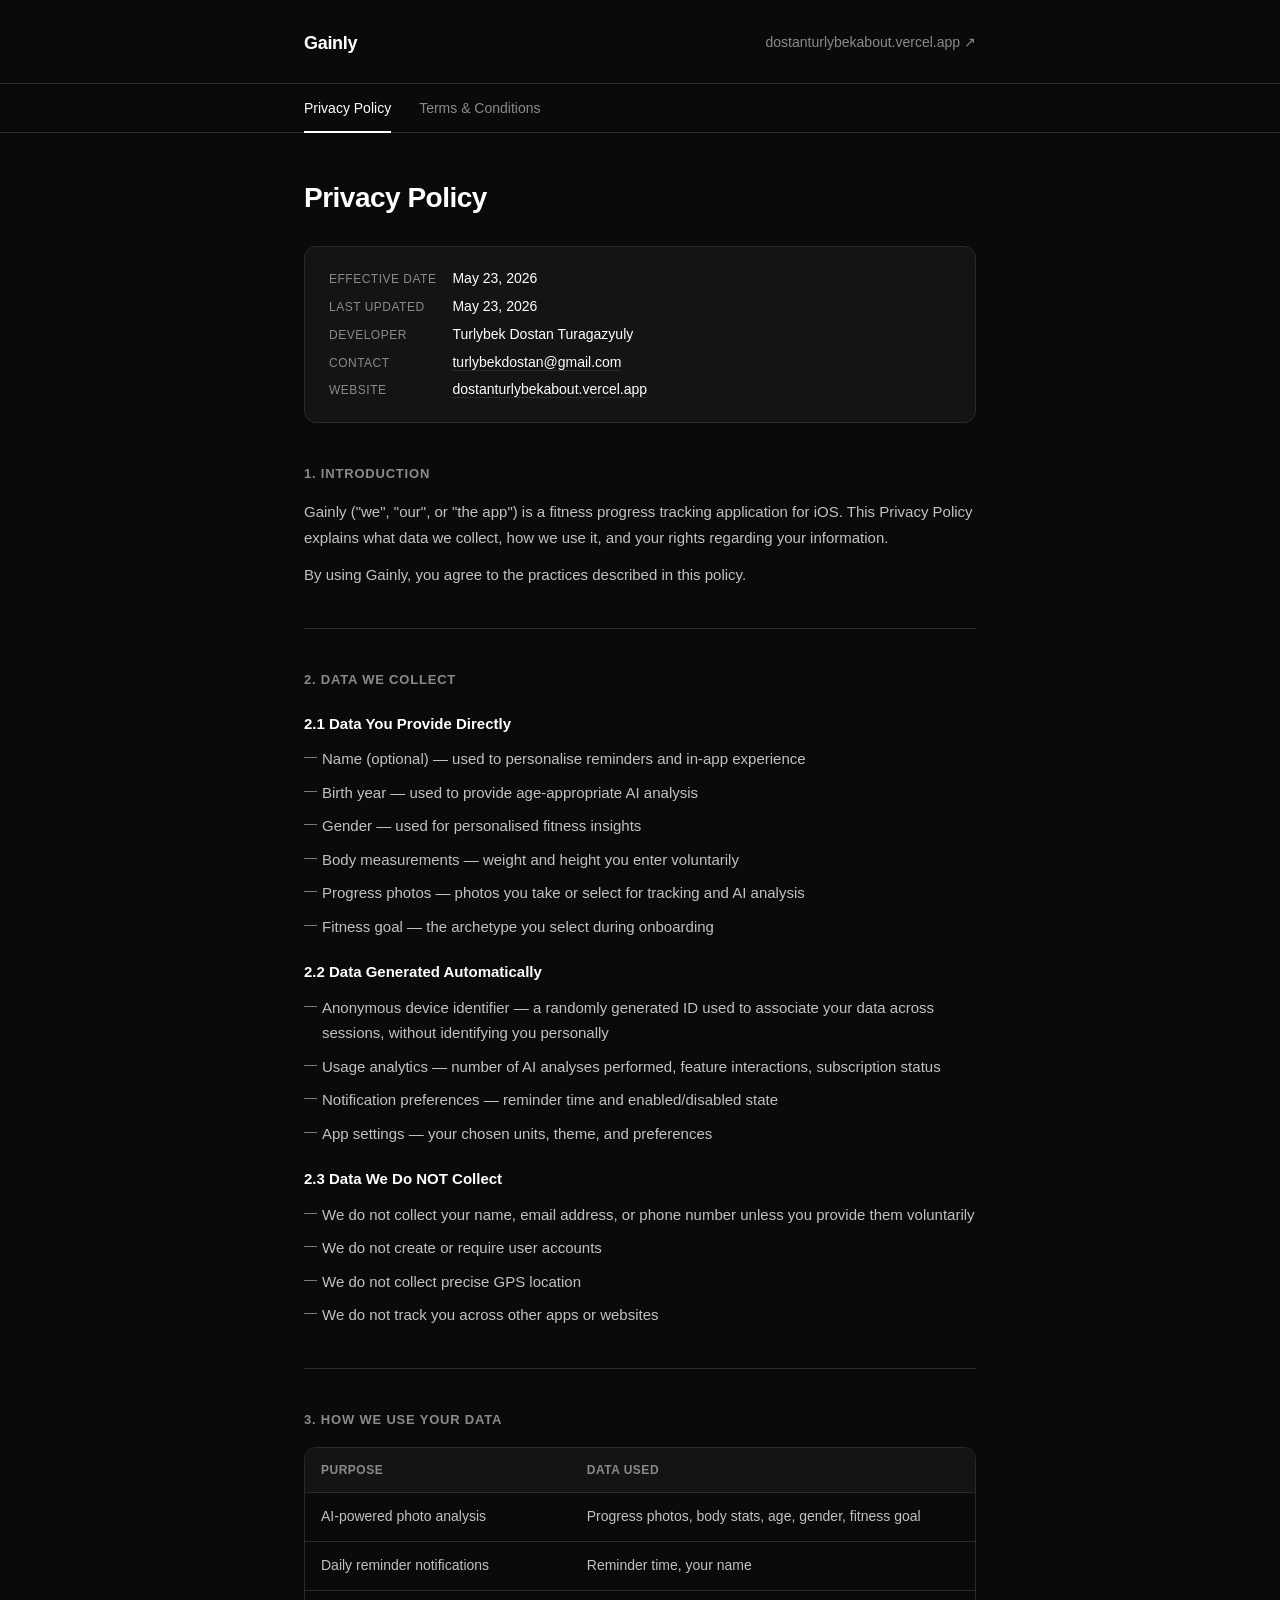
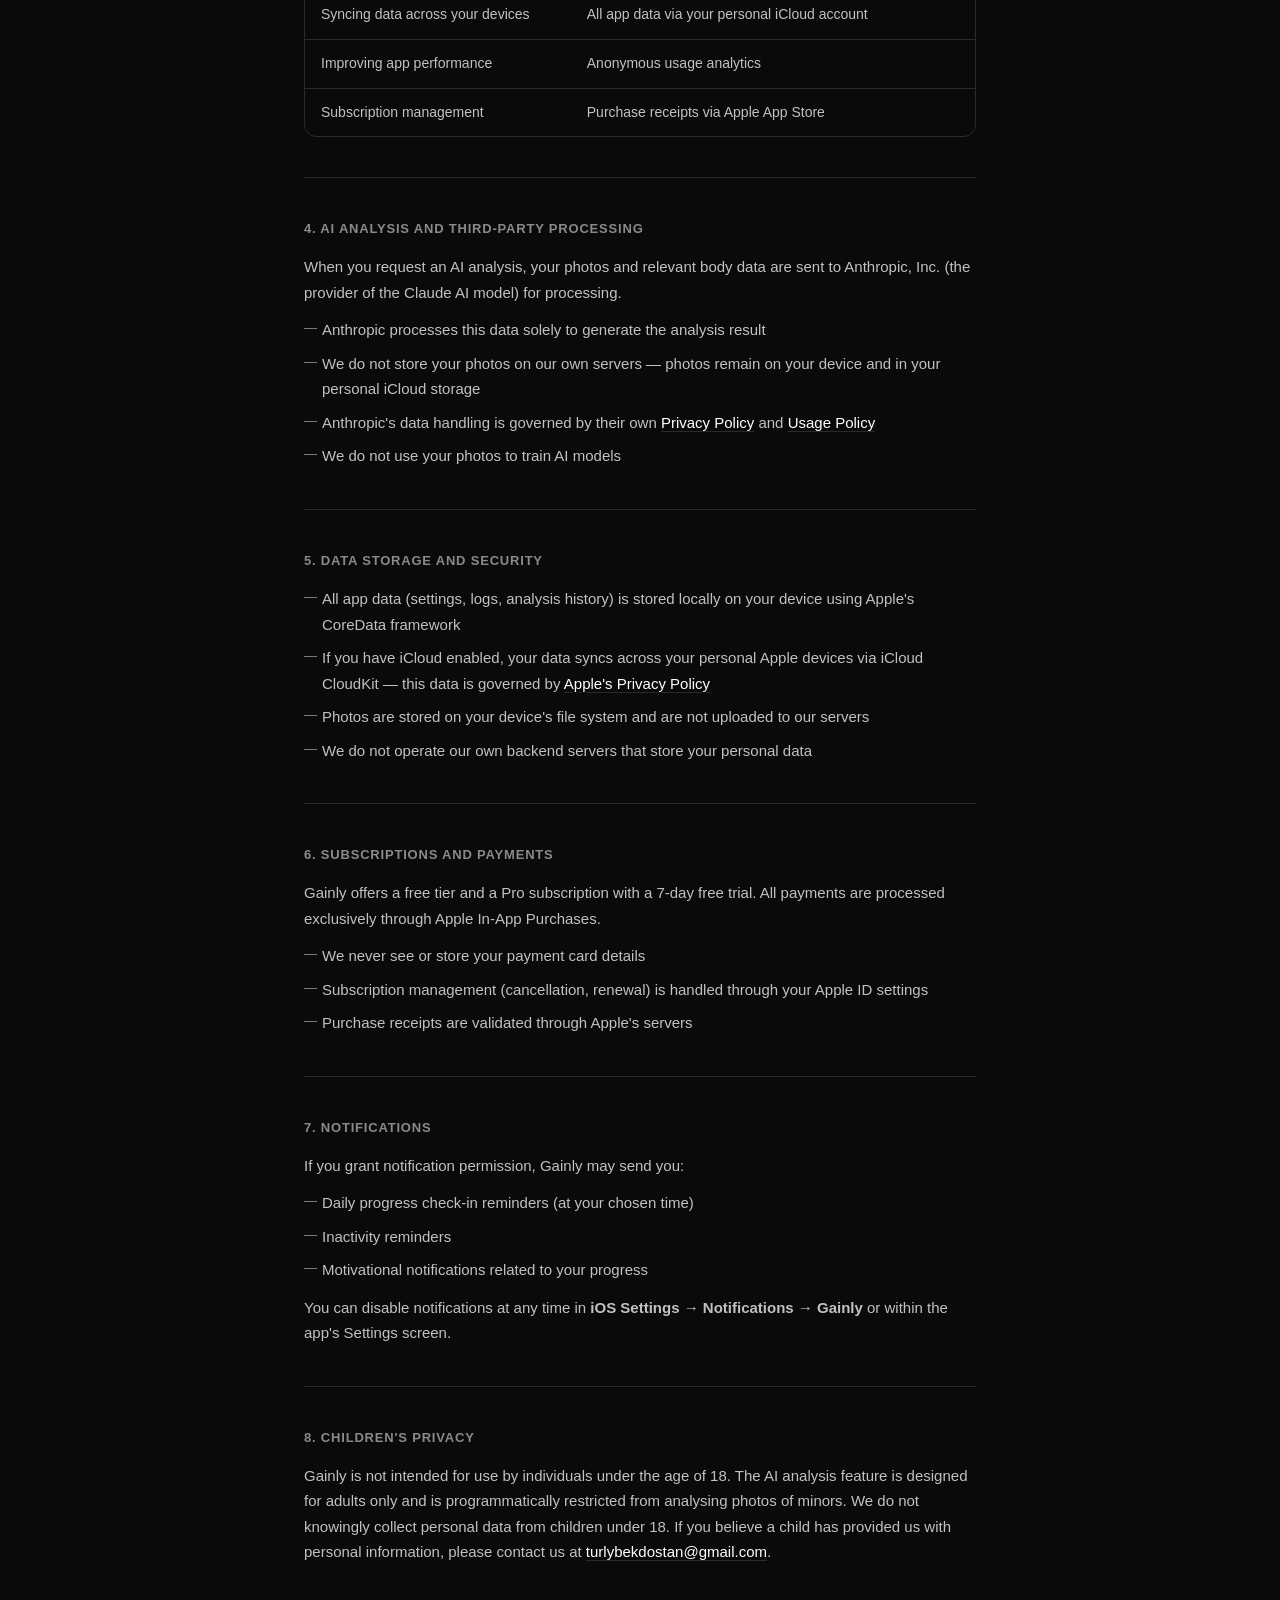
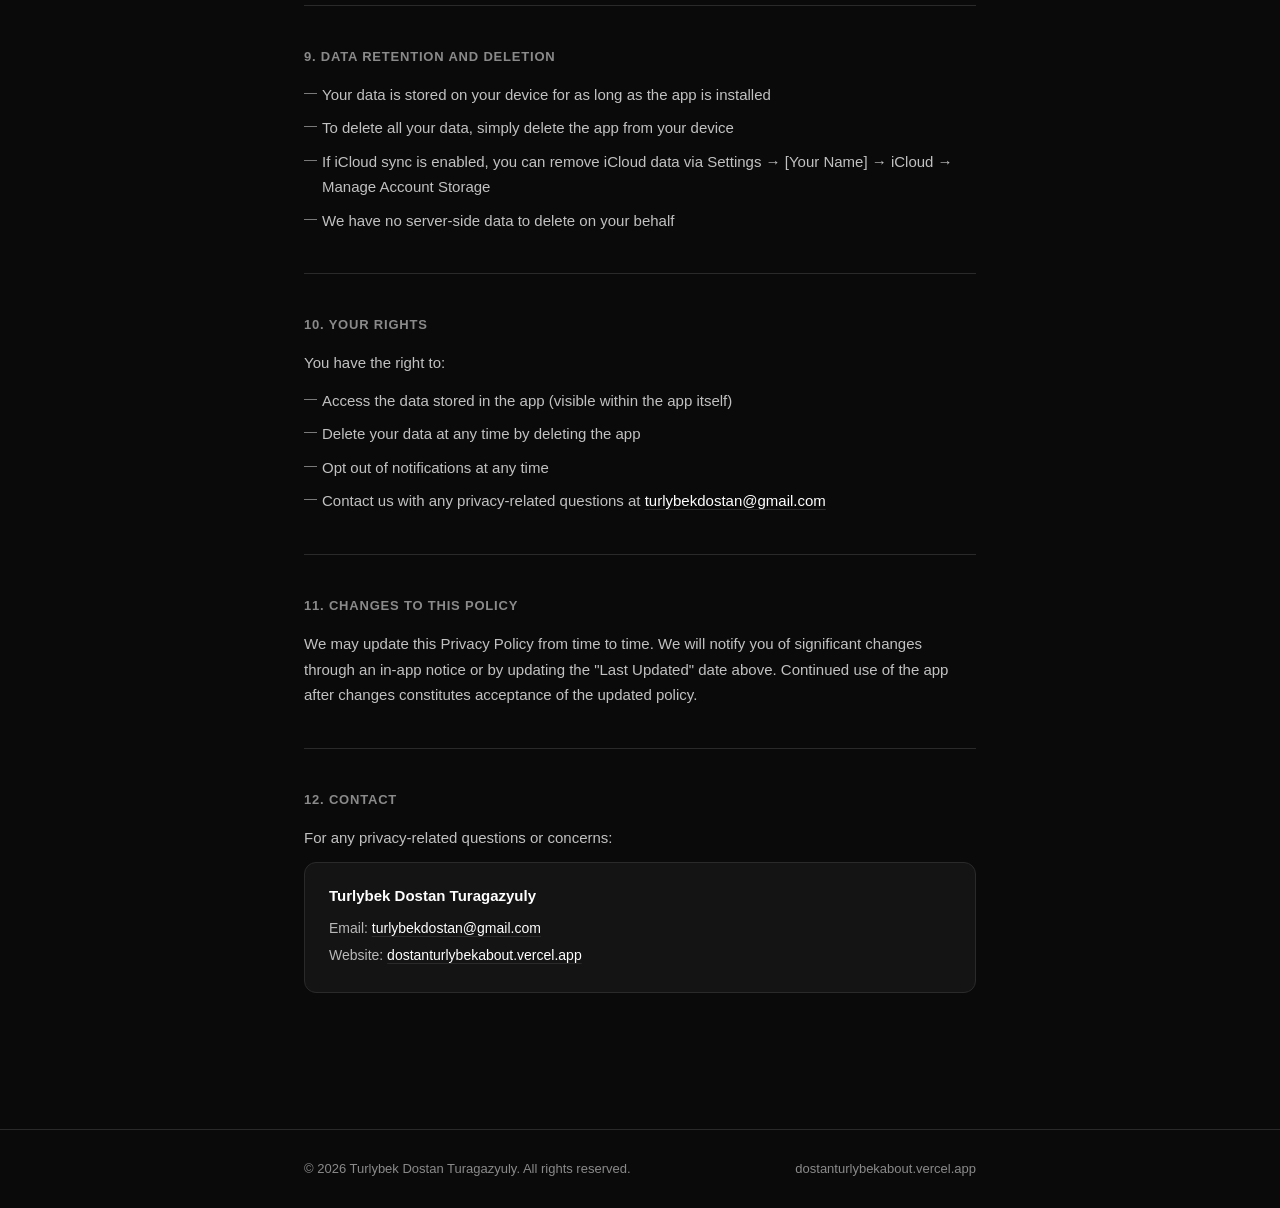
==== index.html @ 219748b0 "Initial commit Created from https://vercel.com/new" ====
<!DOCTYPE html>
<html lang="en">
<head>
  <meta charset="UTF-8" />
  <meta name="viewport" content="width=device-width, initial-scale=1.0" />
  <title>Gainly — Legal</title>
  <style>
    *, *::before, *::after { box-sizing: border-box; margin: 0; padding: 0; }

    :root {
      --bg:       #0A0A0A;
      --surface:  #141414;
      --border:   #2A2A2A;
      --text:     #FFFFFF;
      --muted:    #8A8A8A;
      --accent:   #FFFFFF;
      --radius:   12px;
      --font:     -apple-system, "SF Pro Text", "Helvetica Neue", Arial, sans-serif;
    }

    html { scroll-behavior: smooth; }

    body {
      background: var(--bg);
      color: var(--text);
      font-family: var(--font);
      font-size: 16px;
      line-height: 1.7;
      min-height: 100vh;
    }

    /* ── HEADER ─────────────────────────────────── */
    header {
      border-bottom: 1px solid var(--border);
      padding: 28px 0 24px;
    }
    .header-inner {
      max-width: 720px;
      margin: 0 auto;
      padding: 0 24px;
      display: flex;
      align-items: center;
      justify-content: space-between;
      gap: 16px;
    }
    .logo {
      display: flex;
      align-items: center;
      gap: 10px;
      text-decoration: none;
      color: var(--text);
    }
    .logo-mark {
      width: 32px;
      height: 32px;
      background: var(--text);
      border-radius: 8px;
      display: flex;
      align-items: center;
      justify-content: center;
    }
    .logo-mark svg { display: block; }
    .logo-name {
      font-size: 18px;
      font-weight: 700;
      letter-spacing: -0.3px;
    }
    .header-link {
      font-size: 14px;
      color: var(--muted);
      text-decoration: none;
      transition: color 0.2s;
    }
    .header-link:hover { color: var(--text); }

    /* ── NAV TABS ────────────────────────────────── */
    .tabs-wrap {
      border-bottom: 1px solid var(--border);
    }
    .tabs {
      max-width: 720px;
      margin: 0 auto;
      padding: 0 24px;
      display: flex;
      gap: 0;
    }
    .tab {
      position: relative;
      padding: 16px 0;
      margin-right: 28px;
      background: none;
      border: none;
      color: var(--muted);
      font-family: var(--font);
      font-size: 14px;
      font-weight: 500;
      cursor: pointer;
      transition: color 0.2s;
      white-space: nowrap;
    }
    .tab::after {
      content: '';
      position: absolute;
      bottom: -1px;
      left: 0;
      right: 0;
      height: 2px;
      background: var(--accent);
      transform: scaleX(0);
      transition: transform 0.2s;
    }
    .tab.active { color: var(--text); }
    .tab.active::after { transform: scaleX(1); }
    .tab:hover { color: var(--text); }

    /* ── MAIN ────────────────────────────────────── */
    main {
      max-width: 720px;
      margin: 0 auto;
      padding: 48px 24px 96px;
    }

    /* ── DOCUMENT PANEL ──────────────────────────── */
    .doc { display: none; }
    .doc.active { display: block; }

    /* ── META BLOCK ─────────────────────────────── */
    .doc-meta {
      background: var(--surface);
      border: 1px solid var(--border);
      border-radius: var(--radius);
      padding: 20px 24px;
      margin-bottom: 40px;
      display: grid;
      grid-template-columns: auto 1fr;
      gap: 4px 16px;
    }
    .doc-meta dt {
      font-size: 12px;
      color: var(--muted);
      font-weight: 500;
      text-transform: uppercase;
      letter-spacing: 0.5px;
      padding-top: 2px;
    }
    .doc-meta dd {
      font-size: 14px;
      color: var(--text);
    }
    .doc-meta a { color: var(--text); text-underline-offset: 3px; }
    .doc-meta a:hover { color: var(--muted); }

    /* ── SECTION ─────────────────────────────────── */
    .section { margin-bottom: 40px; }
    .section-divider {
      width: 100%;
      height: 1px;
      background: var(--border);
      margin: 40px 0;
    }

    h1 {
      font-size: 28px;
      font-weight: 700;
      letter-spacing: -0.5px;
      margin-bottom: 32px;
      line-height: 1.2;
    }
    h2 {
      font-size: 13px;
      font-weight: 600;
      text-transform: uppercase;
      letter-spacing: 0.8px;
      color: var(--muted);
      margin-bottom: 14px;
    }
    h3 {
      font-size: 15px;
      font-weight: 600;
      color: var(--text);
      margin: 20px 0 10px;
    }

    p {
      font-size: 15px;
      color: rgba(255,255,255,0.75);
      margin-bottom: 12px;
    }

    ul {
      list-style: none;
      padding: 0;
      margin: 0 0 12px;
    }
    ul li {
      position: relative;
      padding-left: 18px;
      font-size: 15px;
      color: rgba(255,255,255,0.75);
      margin-bottom: 8px;
    }
    ul li::before {
      content: '—';
      position: absolute;
      left: 0;
      color: var(--muted);
      font-size: 13px;
    }

    a {
      color: var(--text);
      text-decoration: underline;
      text-underline-offset: 3px;
      text-decoration-color: var(--border);
      transition: text-decoration-color 0.2s;
    }
    a:hover { text-decoration-color: var(--text); }

    /* ── TABLE ───────────────────────────────────── */
    .table-wrap {
      overflow-x: auto;
      margin: 16px 0 24px;
      border-radius: var(--radius);
      border: 1px solid var(--border);
    }
    table {
      width: 100%;
      border-collapse: collapse;
      font-size: 14px;
    }
    thead tr {
      background: var(--surface);
    }
    th {
      padding: 12px 16px;
      text-align: left;
      font-weight: 600;
      font-size: 12px;
      text-transform: uppercase;
      letter-spacing: 0.5px;
      color: var(--muted);
      border-bottom: 1px solid var(--border);
      white-space: nowrap;
    }
    td {
      padding: 12px 16px;
      color: rgba(255,255,255,0.75);
      border-bottom: 1px solid var(--border);
      vertical-align: top;
    }
    tr:last-child td { border-bottom: none; }
    tbody tr:hover { background: rgba(255,255,255,0.02); }

    /* ── CONTACT CARD ────────────────────────────── */
    .contact-card {
      background: var(--surface);
      border: 1px solid var(--border);
      border-radius: var(--radius);
      padding: 20px 24px;
      margin-top: 12px;
    }
    .contact-card p {
      margin-bottom: 4px;
      font-size: 14px;
      color: rgba(255,255,255,0.7);
    }
    .contact-card strong {
      display: block;
      font-size: 15px;
      font-weight: 600;
      color: var(--text);
      margin-bottom: 8px;
    }

    /* ── FOOTER ──────────────────────────────────── */
    footer {
      border-top: 1px solid var(--border);
      padding: 28px 0;
    }
    .footer-inner {
      max-width: 720px;
      margin: 0 auto;
      padding: 0 24px;
      display: flex;
      align-items: center;
      justify-content: space-between;
      gap: 16px;
      flex-wrap: wrap;
    }
    .footer-inner p {
      font-size: 13px;
      color: var(--muted);
      margin: 0;
    }
    .footer-inner a {
      font-size: 13px;
      color: var(--muted);
      text-decoration: none;
      text-underline-offset: 3px;
    }
    .footer-inner a:hover { color: var(--text); }

    /* ── RESPONSIVE ──────────────────────────────── */
    @media (max-width: 600px) {
      h1 { font-size: 22px; }
      .doc-meta { grid-template-columns: 1fr; gap: 6px; }
      .doc-meta dt { margin-top: 6px; }
      .footer-inner { flex-direction: column; align-items: flex-start; gap: 8px; }
    }
  </style>
</head>
<body>

<!-- HEADER -->
<header>
  <div class="header-inner">
    <a class="logo" href="#">
      <span class="logo-name">Gainly</span>
    </a>
    <a class="header-link" href="https://dostanturlybekabout.vercel.app" target="_blank" rel="noopener">
      dostanturlybekabout.vercel.app ↗
    </a>
  </div>
</header>

<!-- TABS -->
<div class="tabs-wrap">
  <div class="tabs">
    <button class="tab active" data-doc="privacy">Privacy Policy</button>
    <button class="tab" data-doc="terms">Terms &amp; Conditions</button>
  </div>
</div>

<!-- MAIN -->
<main>

  <!-- ══ PRIVACY POLICY ══════════════════════════════════ -->
  <div class="doc active" id="doc-privacy">

    <h1>Privacy Policy</h1>

    <dl class="doc-meta">
      <dt>Effective Date</dt><dd>May 23, 2026</dd>
      <dt>Last Updated</dt><dd>May 23, 2026</dd>
      <dt>Developer</dt><dd>Turlybek Dostan Turagazyuly</dd>
      <dt>Contact</dt><dd><a href="mailto:turlybekdostan@gmail.com">turlybekdostan@gmail.com</a></dd>
      <dt>Website</dt><dd><a href="https://dostanturlybekabout.vercel.app" target="_blank" rel="noopener">dostanturlybekabout.vercel.app</a></dd>
    </dl>

    <div class="section">
      <h2>1. Introduction</h2>
      <p>Gainly ("we", "our", or "the app") is a fitness progress tracking application for iOS. This Privacy Policy explains what data we collect, how we use it, and your rights regarding your information.</p>
      <p>By using Gainly, you agree to the practices described in this policy.</p>
    </div>

    <div class="section-divider"></div>

    <div class="section">
      <h2>2. Data We Collect</h2>

      <h3>2.1 Data You Provide Directly</h3>
      <ul>
        <li>Name (optional) — used to personalise reminders and in-app experience</li>
        <li>Birth year — used to provide age-appropriate AI analysis</li>
        <li>Gender — used for personalised fitness insights</li>
        <li>Body measurements — weight and height you enter voluntarily</li>
        <li>Progress photos — photos you take or select for tracking and AI analysis</li>
        <li>Fitness goal — the archetype you select during onboarding</li>
      </ul>

      <h3>2.2 Data Generated Automatically</h3>
      <ul>
        <li>Anonymous device identifier — a randomly generated ID used to associate your data across sessions, without identifying you personally</li>
        <li>Usage analytics — number of AI analyses performed, feature interactions, subscription status</li>
        <li>Notification preferences — reminder time and enabled/disabled state</li>
        <li>App settings — your chosen units, theme, and preferences</li>
      </ul>

      <h3>2.3 Data We Do NOT Collect</h3>
      <ul>
        <li>We do not collect your name, email address, or phone number unless you provide them voluntarily</li>
        <li>We do not create or require user accounts</li>
        <li>We do not collect precise GPS location</li>
        <li>We do not track you across other apps or websites</li>
      </ul>
    </div>

    <div class="section-divider"></div>

    <div class="section">
      <h2>3. How We Use Your Data</h2>
      <div class="table-wrap">
        <table>
          <thead>
            <tr>
              <th>Purpose</th>
              <th>Data Used</th>
            </tr>
          </thead>
          <tbody>
            <tr>
              <td>AI-powered photo analysis</td>
              <td>Progress photos, body stats, age, gender, fitness goal</td>
            </tr>
            <tr>
              <td>Daily reminder notifications</td>
              <td>Reminder time, your name</td>
            </tr>
            <tr>
              <td>Syncing data across your devices</td>
              <td>All app data via your personal iCloud account</td>
            </tr>
            <tr>
              <td>Improving app performance</td>
              <td>Anonymous usage analytics</td>
            </tr>
            <tr>
              <td>Subscription management</td>
              <td>Purchase receipts via Apple App Store</td>
            </tr>
          </tbody>
        </table>
      </div>
    </div>

    <div class="section-divider"></div>

    <div class="section">
      <h2>4. AI Analysis and Third-Party Processing</h2>
      <p>When you request an AI analysis, your photos and relevant body data are sent to Anthropic, Inc. (the provider of the Claude AI model) for processing.</p>
      <ul>
        <li>Anthropic processes this data solely to generate the analysis result</li>
        <li>We do not store your photos on our own servers — photos remain on your device and in your personal iCloud storage</li>
        <li>Anthropic's data handling is governed by their own <a href="https://www.anthropic.com/privacy" target="_blank" rel="noopener">Privacy Policy</a> and <a href="https://www.anthropic.com/legal/usage-policy" target="_blank" rel="noopener">Usage Policy</a></li>
        <li>We do not use your photos to train AI models</li>
      </ul>
    </div>

    <div class="section-divider"></div>

    <div class="section">
      <h2>5. Data Storage and Security</h2>
      <ul>
        <li>All app data (settings, logs, analysis history) is stored locally on your device using Apple's CoreData framework</li>
        <li>If you have iCloud enabled, your data syncs across your personal Apple devices via iCloud CloudKit — this data is governed by <a href="https://www.apple.com/legal/privacy/" target="_blank" rel="noopener">Apple's Privacy Policy</a></li>
        <li>Photos are stored on your device's file system and are not uploaded to our servers</li>
        <li>We do not operate our own backend servers that store your personal data</li>
      </ul>
    </div>

    <div class="section-divider"></div>

    <div class="section">
      <h2>6. Subscriptions and Payments</h2>
      <p>Gainly offers a free tier and a Pro subscription with a 7-day free trial. All payments are processed exclusively through Apple In-App Purchases.</p>
      <ul>
        <li>We never see or store your payment card details</li>
        <li>Subscription management (cancellation, renewal) is handled through your Apple ID settings</li>
        <li>Purchase receipts are validated through Apple's servers</li>
      </ul>
    </div>

    <div class="section-divider"></div>

    <div class="section">
      <h2>7. Notifications</h2>
      <p>If you grant notification permission, Gainly may send you:</p>
      <ul>
        <li>Daily progress check-in reminders (at your chosen time)</li>
        <li>Inactivity reminders</li>
        <li>Motivational notifications related to your progress</li>
      </ul>
      <p>You can disable notifications at any time in <strong>iOS Settings → Notifications → Gainly</strong> or within the app's Settings screen.</p>
    </div>

    <div class="section-divider"></div>

    <div class="section">
      <h2>8. Children's Privacy</h2>
      <p>Gainly is not intended for use by individuals under the age of 18. The AI analysis feature is designed for adults only and is programmatically restricted from analysing photos of minors. We do not knowingly collect personal data from children under 18. If you believe a child has provided us with personal information, please contact us at <a href="mailto:turlybekdostan@gmail.com">turlybekdostan@gmail.com</a>.</p>
    </div>

    <div class="section-divider"></div>

    <div class="section">
      <h2>9. Data Retention and Deletion</h2>
      <ul>
        <li>Your data is stored on your device for as long as the app is installed</li>
        <li>To delete all your data, simply delete the app from your device</li>
        <li>If iCloud sync is enabled, you can remove iCloud data via Settings → [Your Name] → iCloud → Manage Account Storage</li>
        <li>We have no server-side data to delete on your behalf</li>
      </ul>
    </div>

    <div class="section-divider"></div>

    <div class="section">
      <h2>10. Your Rights</h2>
      <p>You have the right to:</p>
      <ul>
        <li>Access the data stored in the app (visible within the app itself)</li>
        <li>Delete your data at any time by deleting the app</li>
        <li>Opt out of notifications at any time</li>
        <li>Contact us with any privacy-related questions at <a href="mailto:turlybekdostan@gmail.com">turlybekdostan@gmail.com</a></li>
      </ul>
    </div>

    <div class="section-divider"></div>

    <div class="section">
      <h2>11. Changes to This Policy</h2>
      <p>We may update this Privacy Policy from time to time. We will notify you of significant changes through an in-app notice or by updating the "Last Updated" date above. Continued use of the app after changes constitutes acceptance of the updated policy.</p>
    </div>

    <div class="section-divider"></div>

    <div class="section">
      <h2>12. Contact</h2>
      <p>For any privacy-related questions or concerns:</p>
      <div class="contact-card">
        <strong>Turlybek Dostan Turagazyuly</strong>
        <p>Email: <a href="mailto:turlybekdostan@gmail.com">turlybekdostan@gmail.com</a></p>
        <p>Website: <a href="https://dostanturlybekabout.vercel.app" target="_blank" rel="noopener">dostanturlybekabout.vercel.app</a></p>
      </div>
    </div>

  </div><!-- /doc-privacy -->


  <!-- ══ TERMS & CONDITIONS ═══════════════════════════════ -->
  <div class="doc" id="doc-terms">

    <h1>Terms &amp; Conditions</h1>

    <dl class="doc-meta">
      <dt>Effective Date</dt><dd>May 23, 2026</dd>
      <dt>Last Updated</dt><dd>May 23, 2026</dd>
      <dt>Developer</dt><dd>Turlybek Dostan Turagazyuly</dd>
      <dt>Contact</dt><dd><a href="mailto:turlybekdostan@gmail.com">turlybekdostan@gmail.com</a></dd>
      <dt>Website</dt><dd><a href="https://dostanturlybekabout.vercel.app" target="_blank" rel="noopener">dostanturlybekabout.vercel.app</a></dd>
    </dl>

    <div class="section">
      <h2>1. Acceptance of Terms</h2>
      <p>By downloading, installing, or using Gainly ("the app"), you agree to be bound by these Terms and Conditions. If you do not agree, do not use the app.</p>
    </div>

    <div class="section-divider"></div>

    <div class="section">
      <h2>2. Description of Service</h2>
      <p>Gainly is a fitness progress tracking application that allows users to:</p>
      <ul>
        <li>Photograph and document their physical progress over time</li>
        <li>Receive AI-powered analysis of their physique based on submitted photos</li>
        <li>Track body measurements and fitness goals</li>
        <li>Receive motivational reminders</li>
      </ul>
    </div>

    <div class="section-divider"></div>

    <div class="section">
      <h2>3. Eligibility</h2>
      <p>You must be 18 years of age or older to use Gainly. By using the app, you confirm that you meet this requirement. The app is designed for adult users engaged in personal fitness tracking.</p>
    </div>

    <div class="section-divider"></div>

    <div class="section">
      <h2>4. Subscription Terms</h2>

      <h3>4.1 Free Tier</h3>
      <p>The free tier includes a limited number of AI analyses as described within the app. Limits are subject to change with notice.</p>

      <h3>4.2 Pro Subscription</h3>
      <p>The Pro subscription provides expanded access to AI analyses and is available as a recurring subscription with a 7-day free trial.</p>
      <ul>
        <li>Trial period: 7 days free. If you do not cancel before the trial ends, your subscription will automatically renew at the applicable price.</li>
        <li>Billing: Subscriptions are billed through your Apple ID on a recurring basis (weekly, monthly, or annually, depending on the plan selected).</li>
        <li>Cancellation: You may cancel at any time through your Apple ID subscription settings. Cancellation takes effect at the end of the current billing period. No refunds are issued for unused portions of a subscription period.</li>
        <li>Price changes: We reserve the right to change subscription prices. You will be notified in advance through the App Store.</li>
      </ul>
      <p>All billing is managed by Apple. We do not process payments directly.</p>

      <h3>4.3 Refunds</h3>
      <p>Refund requests must be submitted to Apple directly via <a href="https://reportaproblem.apple.com" target="_blank" rel="noopener">reportaproblem.apple.com</a>. We do not issue refunds outside of Apple's standard refund policy.</p>
    </div>

    <div class="section-divider"></div>

    <div class="section">
      <h2>5. Acceptable Use</h2>
      <p>You agree to use Gainly only for its intended purpose of personal fitness tracking. You must not:</p>
      <ul>
        <li>Use the app for any unlawful purpose</li>
        <li>Submit photos of minors for analysis</li>
        <li>Attempt to reverse-engineer, decompile, or tamper with the app</li>
        <li>Use the app in any way that could harm yourself or others</li>
        <li>Circumvent usage limits, subscription gates, or other access controls</li>
        <li>Submit photos that violate applicable laws or third-party rights</li>
      </ul>
    </div>

    <div class="section-divider"></div>

    <div class="section">
      <h2>6. Health and Fitness Disclaimer</h2>
      <p>Gainly is not a medical application. The AI analysis provided is for informational and motivational purposes only and does not constitute medical advice, diagnosis, or treatment.</p>
      <ul>
        <li>Do not rely on Gainly's analysis as a substitute for advice from a qualified healthcare or fitness professional</li>
        <li>If you have any health conditions, consult a doctor before starting a new fitness program</li>
        <li>AI analysis scores and assessments are algorithmic estimates and may not reflect your actual health status</li>
        <li>We expressly disclaim any liability for health decisions made based on information provided by the app</li>
      </ul>
    </div>

    <div class="section-divider"></div>

    <div class="section">
      <h2>7. Intellectual Property</h2>
      <p>All content within Gainly — including but not limited to the app design, graphics, text, AI prompts, and software code — is owned by Turlybek Dostan Turagazyuly and protected by applicable intellectual property laws.</p>
      <p>You retain all rights to the photos and personal data you enter into the app. By submitting photos for AI analysis, you grant us a limited, temporary licence to process that data solely for the purpose of generating your analysis result.</p>
    </div>

    <div class="section-divider"></div>

    <div class="section">
      <h2>8. Limitation of Liability</h2>
      <p>To the maximum extent permitted by applicable law:</p>
      <ul>
        <li>Gainly is provided "as is" without warranties of any kind, express or implied</li>
        <li>We do not guarantee that the app will be error-free, uninterrupted, or always available</li>
        <li>We are not liable for any indirect, incidental, special, or consequential damages arising from your use of the app</li>
        <li>Our total liability to you for any claim shall not exceed the amount you paid for the app in the 12 months preceding the claim</li>
      </ul>
    </div>

    <div class="section-divider"></div>

    <div class="section">
      <h2>9. Service Availability</h2>
      <p>We reserve the right to modify, suspend, or discontinue the app or any of its features at any time, with or without notice. We are not liable to you or any third party for any such modification, suspension, or discontinuation.</p>
    </div>

    <div class="section-divider"></div>

    <div class="section">
      <h2>10. Third-Party Services</h2>
      <p>Gainly uses the following third-party services, each governed by their own terms:</p>
      <ul>
        <li>Apple App Store — for distribution and payment processing</li>
        <li>Apple iCloud — for data synchronisation across devices</li>
        <li>Anthropic Claude API — for AI-powered photo analysis</li>
      </ul>
      <p>We are not responsible for the practices of these third-party services.</p>
    </div>

    <div class="section-divider"></div>

    <div class="section">
      <h2>11. Changes to These Terms</h2>
      <p>We reserve the right to update these Terms at any time. We will notify you of material changes through an in-app notice or by updating the "Last Updated" date. Continued use of the app after changes are posted constitutes your acceptance.</p>
    </div>

    <div class="section-divider"></div>

    <div class="section">
      <h2>12. Governing Law</h2>
      <p>These Terms shall be governed by and construed in accordance with generally accepted principles of international commercial law. Any disputes shall be resolved through good-faith negotiation between the parties.</p>
    </div>

    <div class="section-divider"></div>

    <div class="section">
      <h2>13. Contact</h2>
      <p>For any questions regarding these Terms:</p>
      <div class="contact-card">
        <strong>Turlybek Dostan Turagazyuly</strong>
        <p>Email: <a href="mailto:turlybekdostan@gmail.com">turlybekdostan@gmail.com</a></p>
        <p>Website: <a href="https://dostanturlybekabout.vercel.app" target="_blank" rel="noopener">dostanturlybekabout.vercel.app</a></p>
      </div>
    </div>

  </div><!-- /doc-terms -->

</main>

<!-- FOOTER -->
<footer>
  <div class="footer-inner">
    <p>© 2026 Turlybek Dostan Turagazyuly. All rights reserved.</p>
    <a href="https://dostanturlybekabout.vercel.app" target="_blank" rel="noopener">dostanturlybekabout.vercel.app</a>
  </div>
</footer>

<script>
  const tabs = document.querySelectorAll('.tab');
  const docs = document.querySelectorAll('.doc');

  tabs.forEach(tab => {
    tab.addEventListener('click', () => {
      const target = tab.dataset.doc;

      tabs.forEach(t => t.classList.remove('active'));
      docs.forEach(d => d.classList.remove('active'));

      tab.classList.add('active');
      document.getElementById('doc-' + target).classList.add('active');

      window.scrollTo({ top: 0, behavior: 'smooth' });
    });
  });

  // Activate tab from URL hash: #privacy or #terms
  const hash = location.hash.replace('#', '');
  if (hash === 'privacy' || hash === 'terms') {
    document.querySelector(`[data-doc="${hash}"]`)?.click();
  }
</script>

</body>
</html>
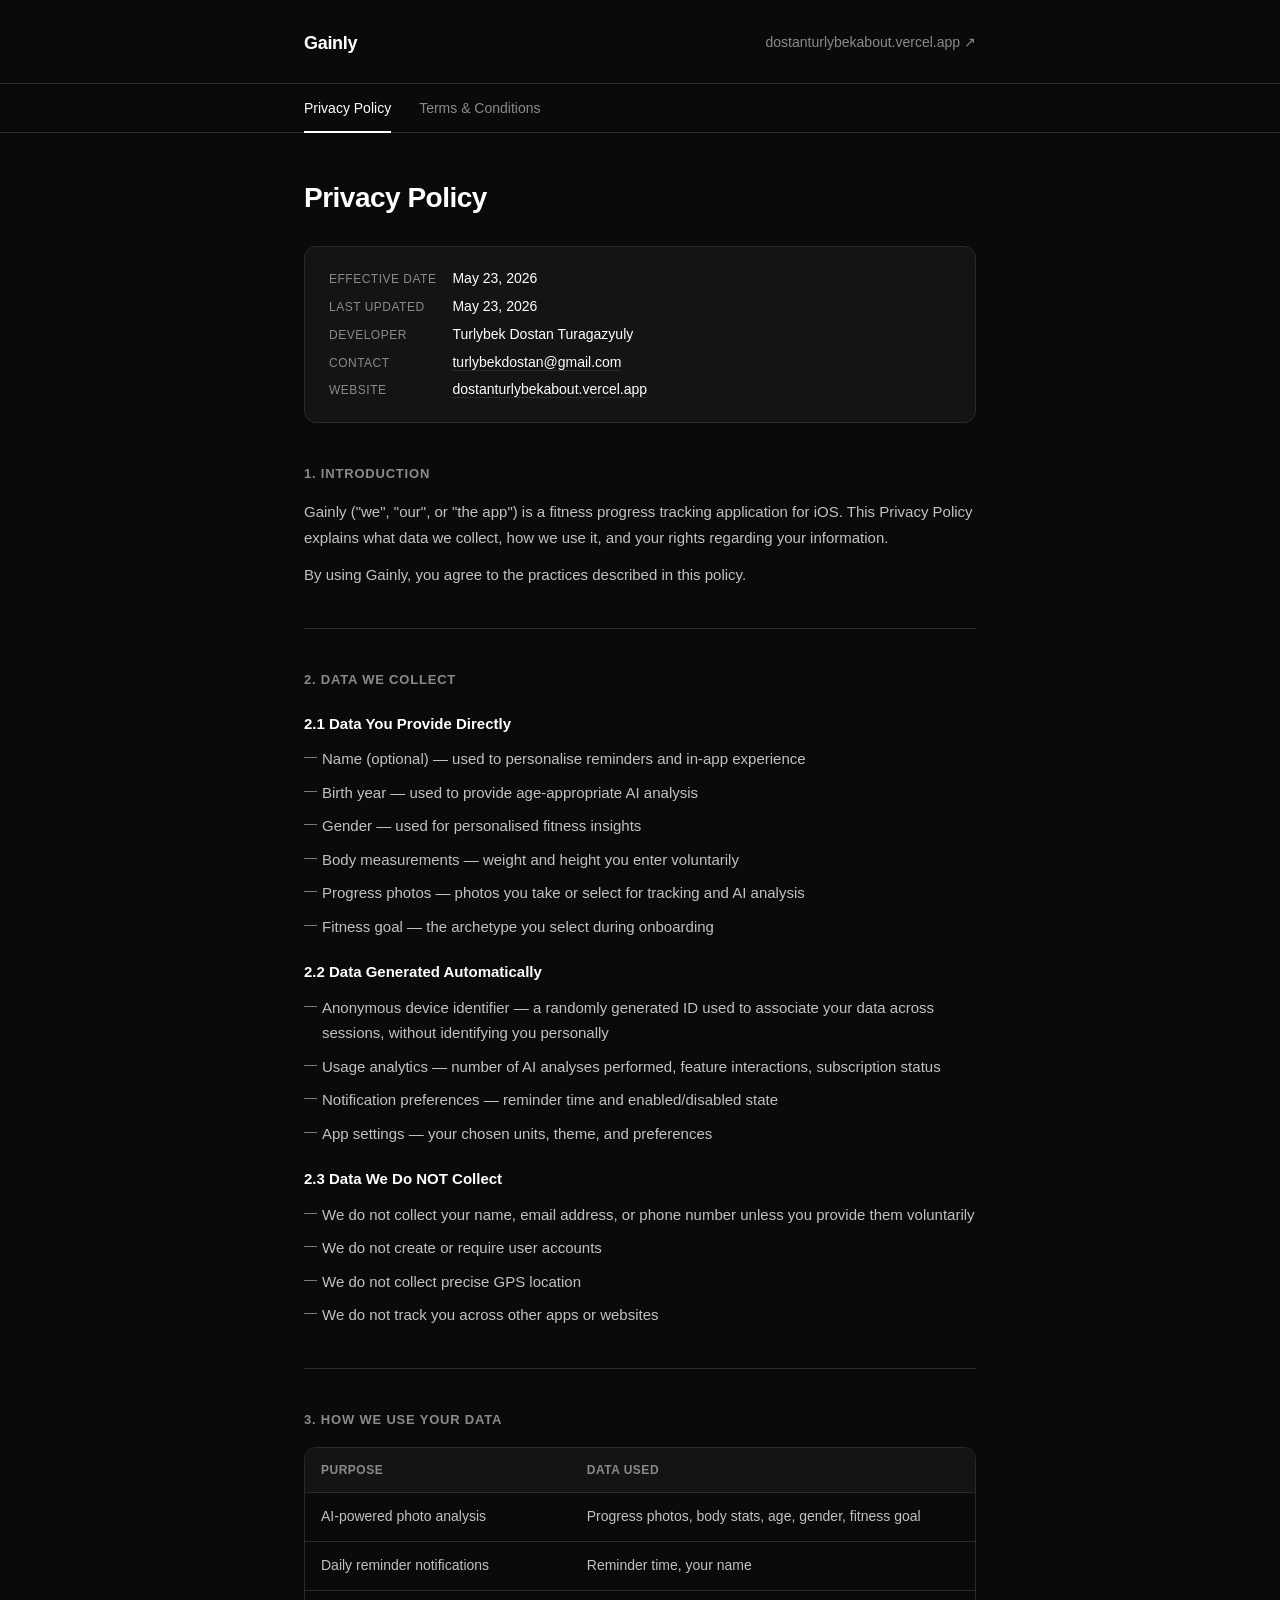
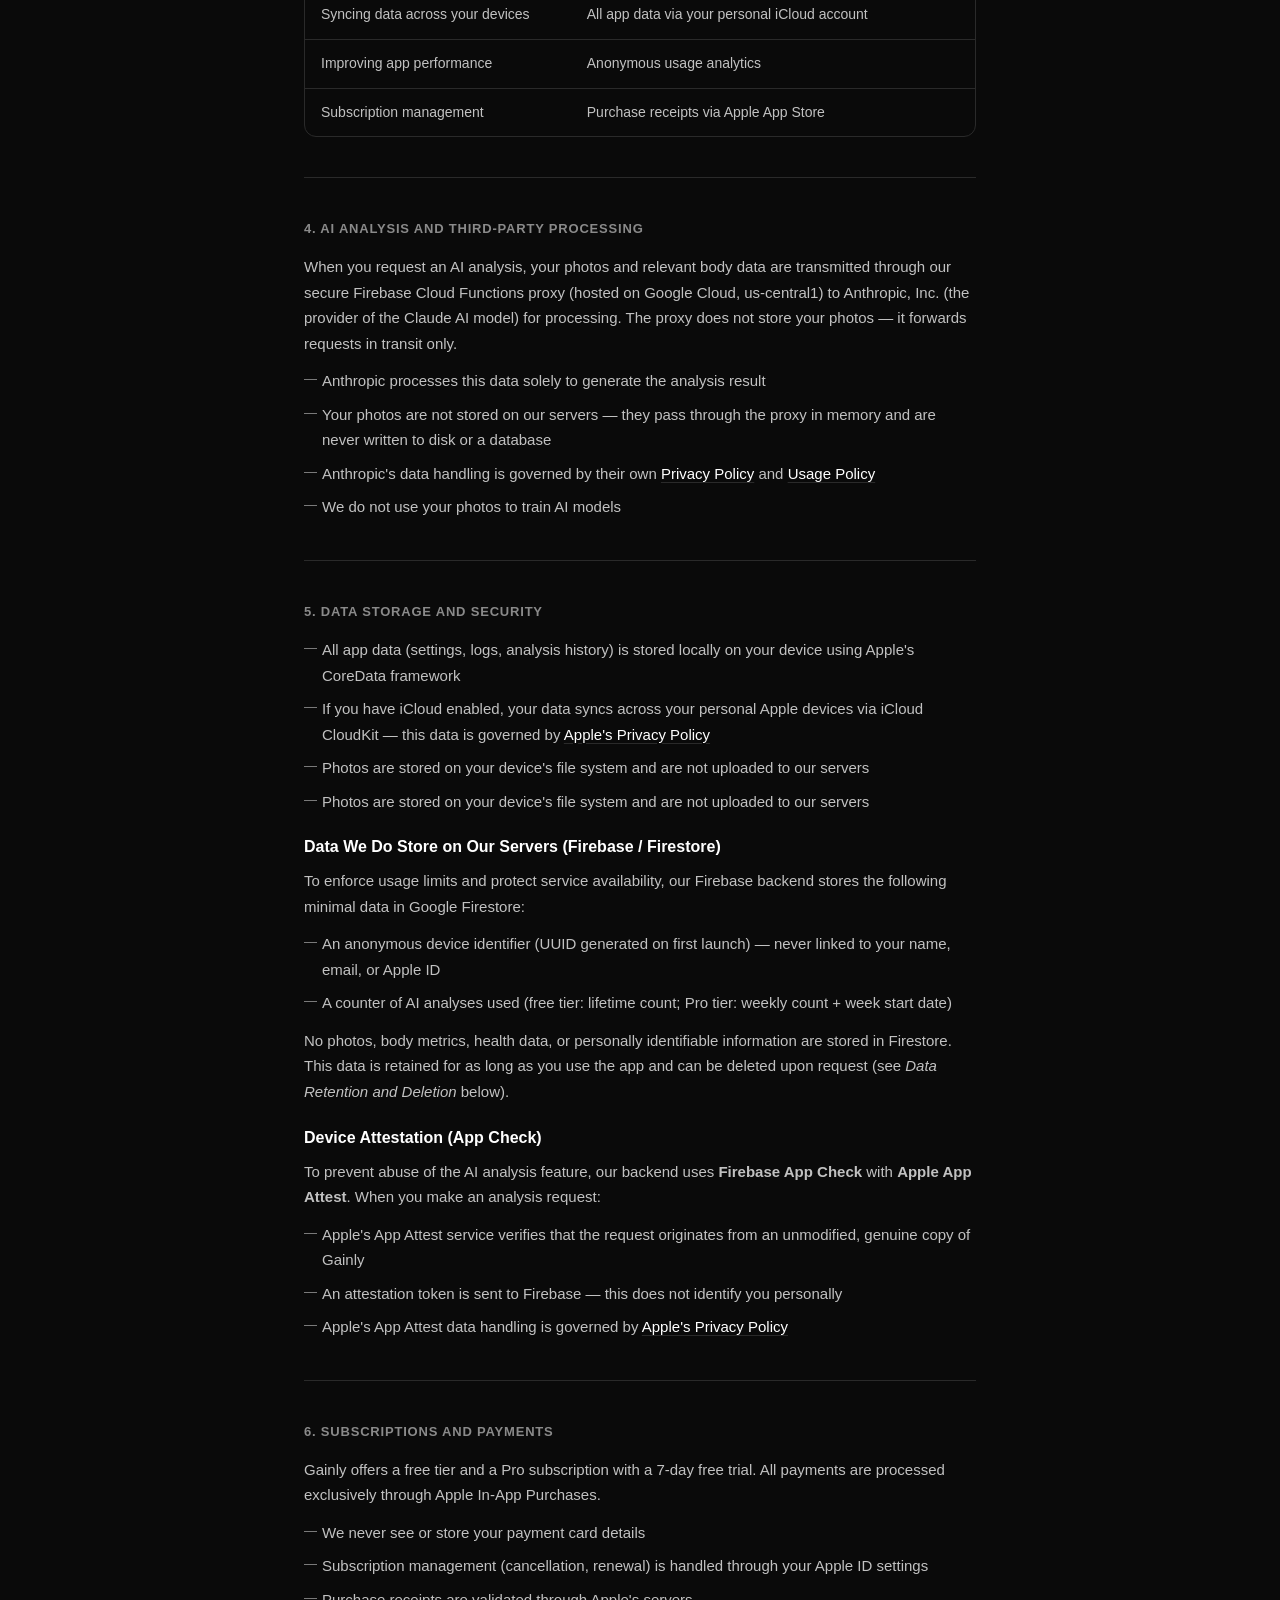
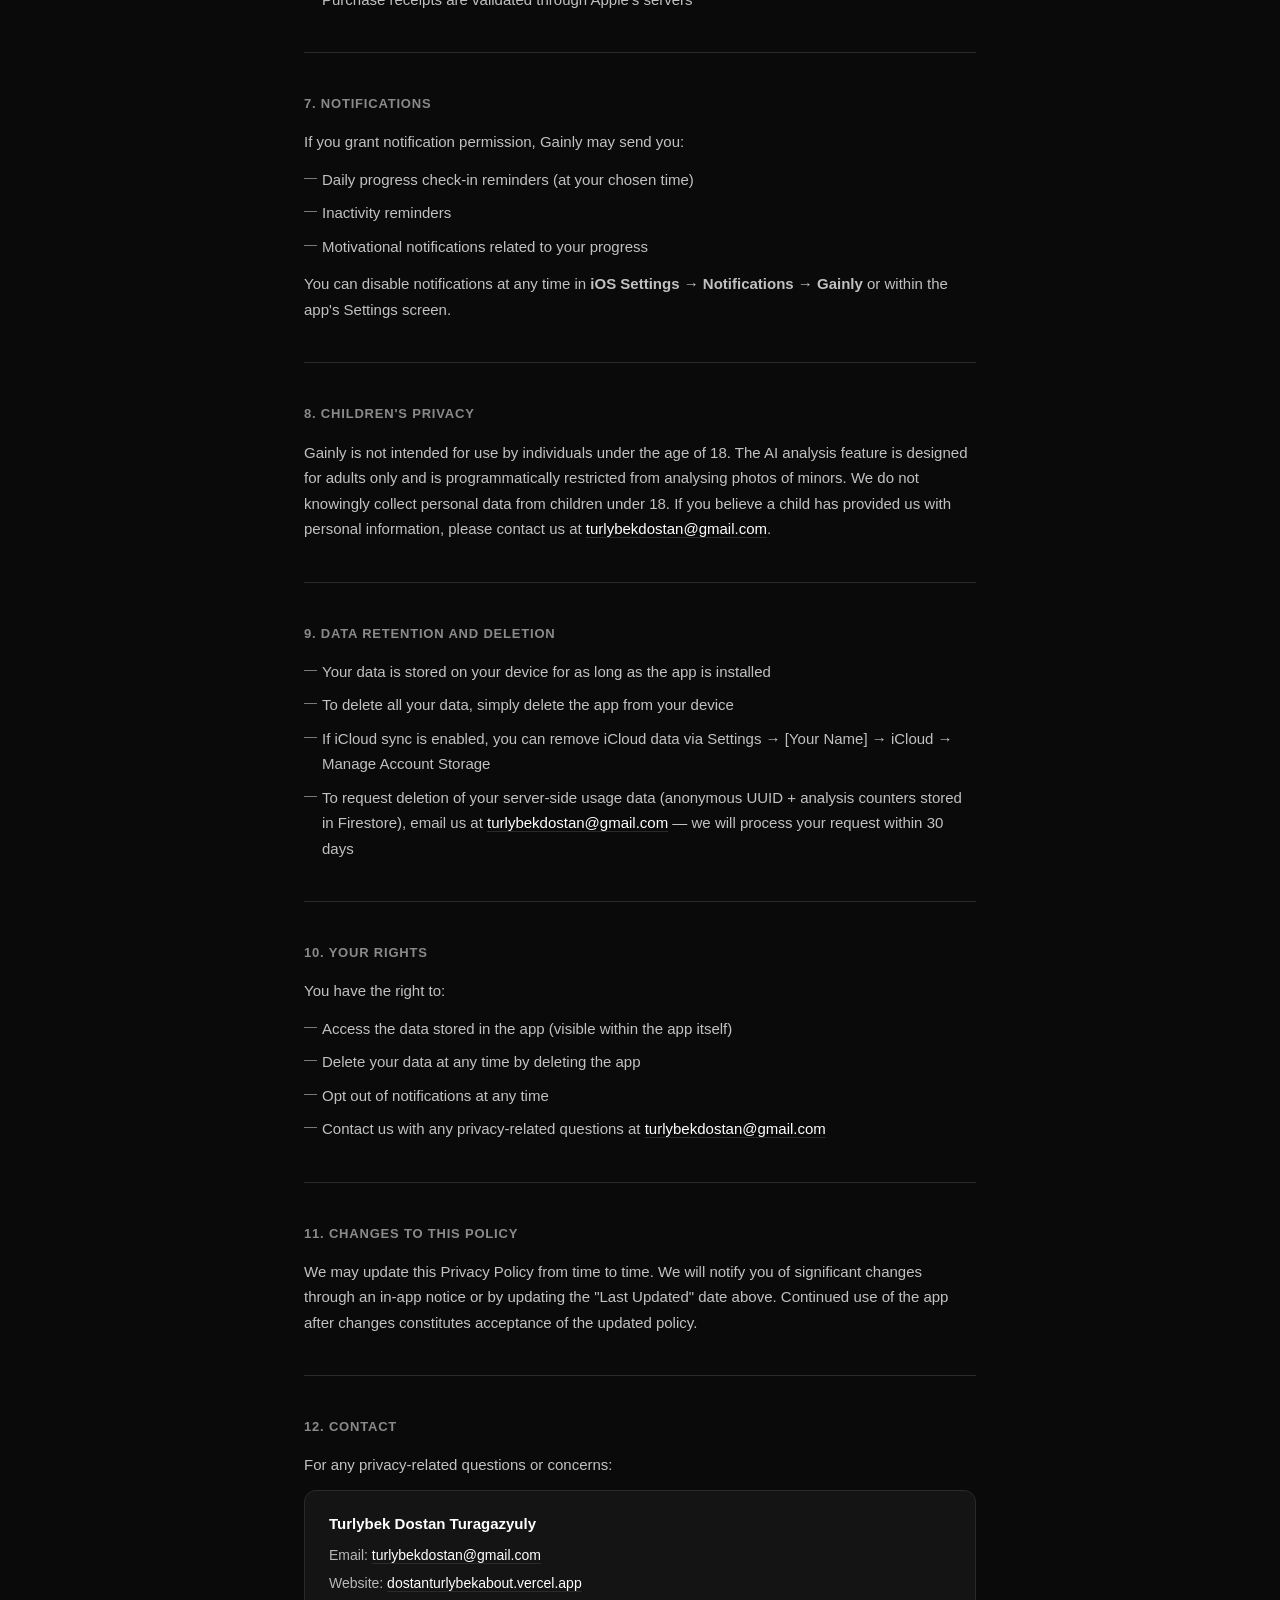
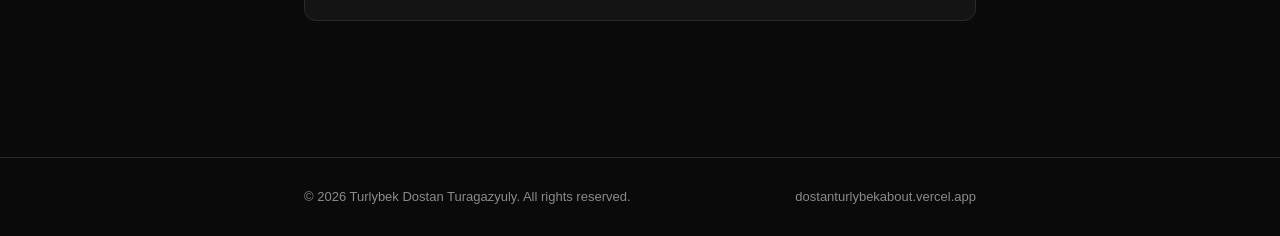
==== commit 53d2db27: "Revise AI analysis and data storage descriptions Updated privacy policy details regarding data trans" ====
--- a/index.html
+++ b/index.html
@@ -427,10 +427,10 @@
 
     <div class="section">
       <h2>4. AI Analysis and Third-Party Processing</h2>
-      <p>When you request an AI analysis, your photos and relevant body data are sent to Anthropic, Inc. (the provider of the Claude AI model) for processing.</p>
+      <p>When you request an AI analysis, your photos and relevant body data are transmitted through our secure Firebase Cloud Functions proxy (hosted on Google Cloud, us-central1) to Anthropic, Inc. (the provider of the Claude AI model) for processing. The proxy does not store your photos — it forwards requests in transit only.</p>
       <ul>
         <li>Anthropic processes this data solely to generate the analysis result</li>
-        <li>We do not store your photos on our own servers — photos remain on your device and in your personal iCloud storage</li>
+        <li>Your photos are not stored on our servers — they pass through the proxy in memory and are never written to disk or a database</li>
         <li>Anthropic's data handling is governed by their own <a href="https://www.anthropic.com/privacy" target="_blank" rel="noopener">Privacy Policy</a> and <a href="https://www.anthropic.com/legal/usage-policy" target="_blank" rel="noopener">Usage Policy</a></li>
         <li>We do not use your photos to train AI models</li>
       </ul>
@@ -444,7 +444,22 @@
         <li>All app data (settings, logs, analysis history) is stored locally on your device using Apple's CoreData framework</li>
         <li>If you have iCloud enabled, your data syncs across your personal Apple devices via iCloud CloudKit — this data is governed by <a href="https://www.apple.com/legal/privacy/" target="_blank" rel="noopener">Apple's Privacy Policy</a></li>
         <li>Photos are stored on your device's file system and are not uploaded to our servers</li>
-        <li>We do not operate our own backend servers that store your personal data</li>
+        <li>Photos are stored on your device's file system and are not uploaded to our servers</li>
+      </ul>
+      <h3 style="margin-top:1.2rem;margin-bottom:0.5rem;font-size:1rem;color:var(--text);">Data We Do Store on Our Servers (Firebase / Firestore)</h3>
+      <p>To enforce usage limits and protect service availability, our Firebase backend stores the following minimal data in Google Firestore:</p>
+      <ul>
+        <li>An anonymous device identifier (UUID generated on first launch) — never linked to your name, email, or Apple ID</li>
+        <li>A counter of AI analyses used (free tier: lifetime count; Pro tier: weekly count + week start date)</li>
+      </ul>
+      <p>No photos, body metrics, health data, or personally identifiable information are stored in Firestore. This data is retained for as long as you use the app and can be deleted upon request (see <em>Data Retention and Deletion</em> below).</p>
+
+      <h3 style="margin-top:1.2rem;margin-bottom:0.5rem;font-size:1rem;color:var(--text);">Device Attestation (App Check)</h3>
+      <p>To prevent abuse of the AI analysis feature, our backend uses <strong>Firebase App Check</strong> with <strong>Apple App Attest</strong>. When you make an analysis request:</p>
+      <ul>
+        <li>Apple's App Attest service verifies that the request originates from an unmodified, genuine copy of Gainly</li>
+        <li>An attestation token is sent to Firebase — this does not identify you personally</li>
+        <li>Apple's App Attest data handling is governed by <a href="https://www.apple.com/legal/privacy/" target="_blank" rel="noopener">Apple's Privacy Policy</a></li>
       </ul>
     </div>
 
@@ -488,7 +503,7 @@
         <li>Your data is stored on your device for as long as the app is installed</li>
         <li>To delete all your data, simply delete the app from your device</li>
         <li>If iCloud sync is enabled, you can remove iCloud data via Settings → [Your Name] → iCloud → Manage Account Storage</li>
-        <li>We have no server-side data to delete on your behalf</li>
+        <li>To request deletion of your server-side usage data (anonymous UUID + analysis counters stored in Firestore), email us at <a href="mailto:turlybekdostan@gmail.com">turlybekdostan@gmail.com</a> — we will process your request within 30 days</li>
       </ul>
     </div>
 
@@ -651,7 +666,9 @@
       <ul>
         <li>Apple App Store — for distribution and payment processing</li>
         <li>Apple iCloud — for data synchronisation across devices</li>
+        <li>Apple App Attest — for device integrity verification (App Check)</li>
         <li>Anthropic Claude API — for AI-powered photo analysis</li>
+        <li>Google Firebase (Cloud Functions, Firestore) — secure proxy and usage-limit enforcement</li>
       </ul>
       <p>We are not responsible for the practices of these third-party services.</p>
     </div>
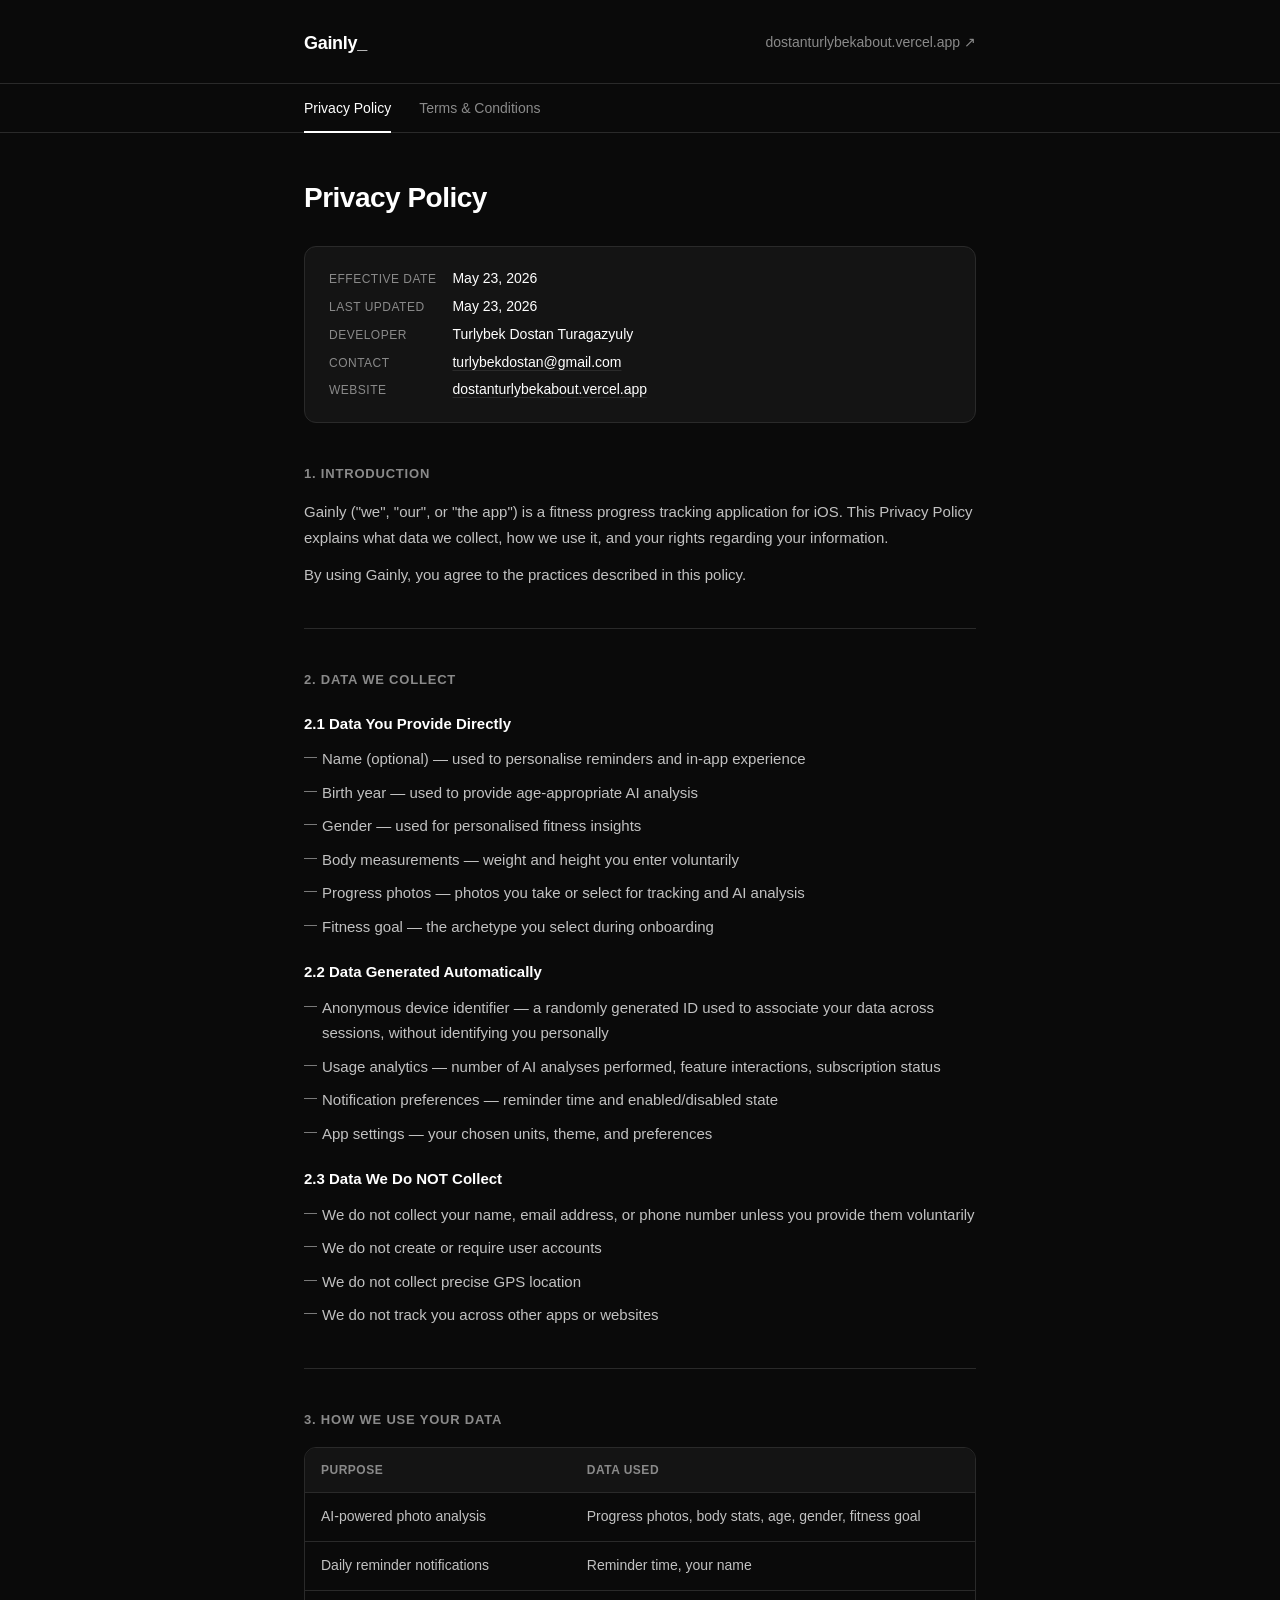
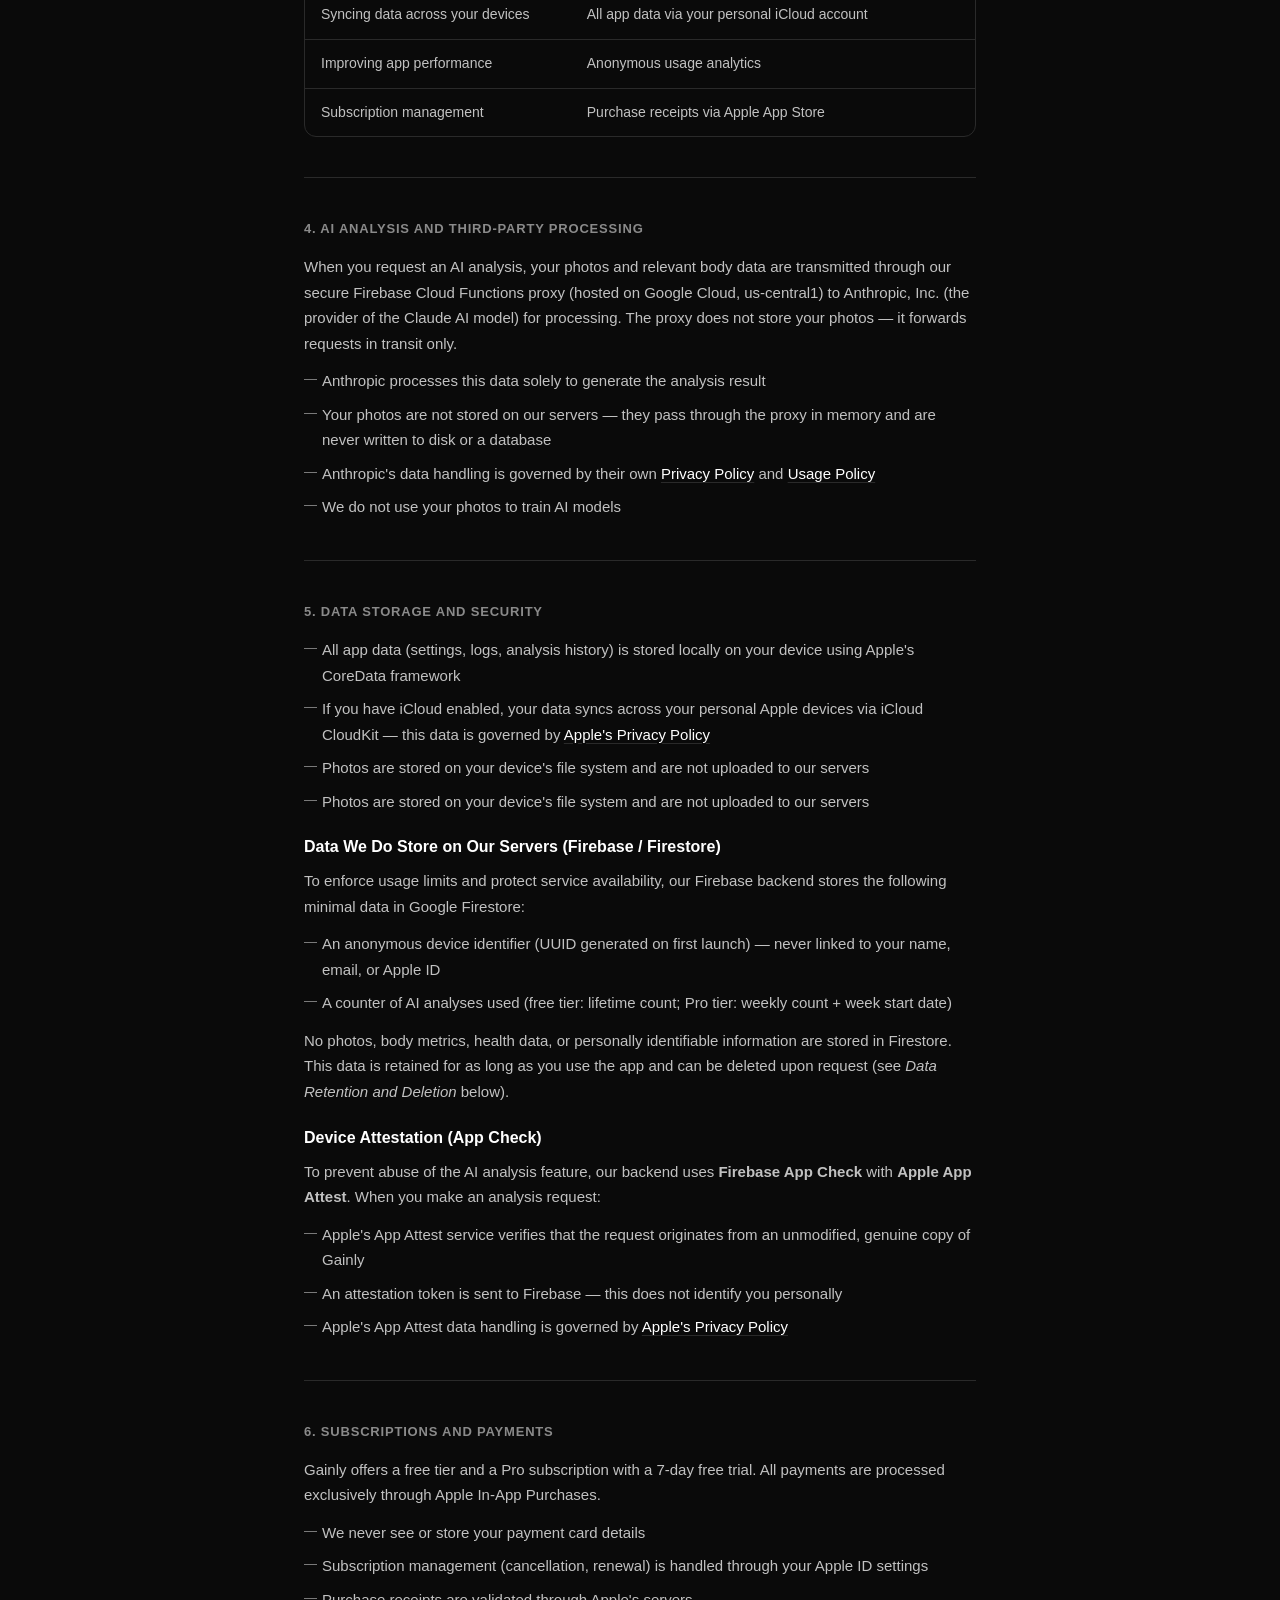
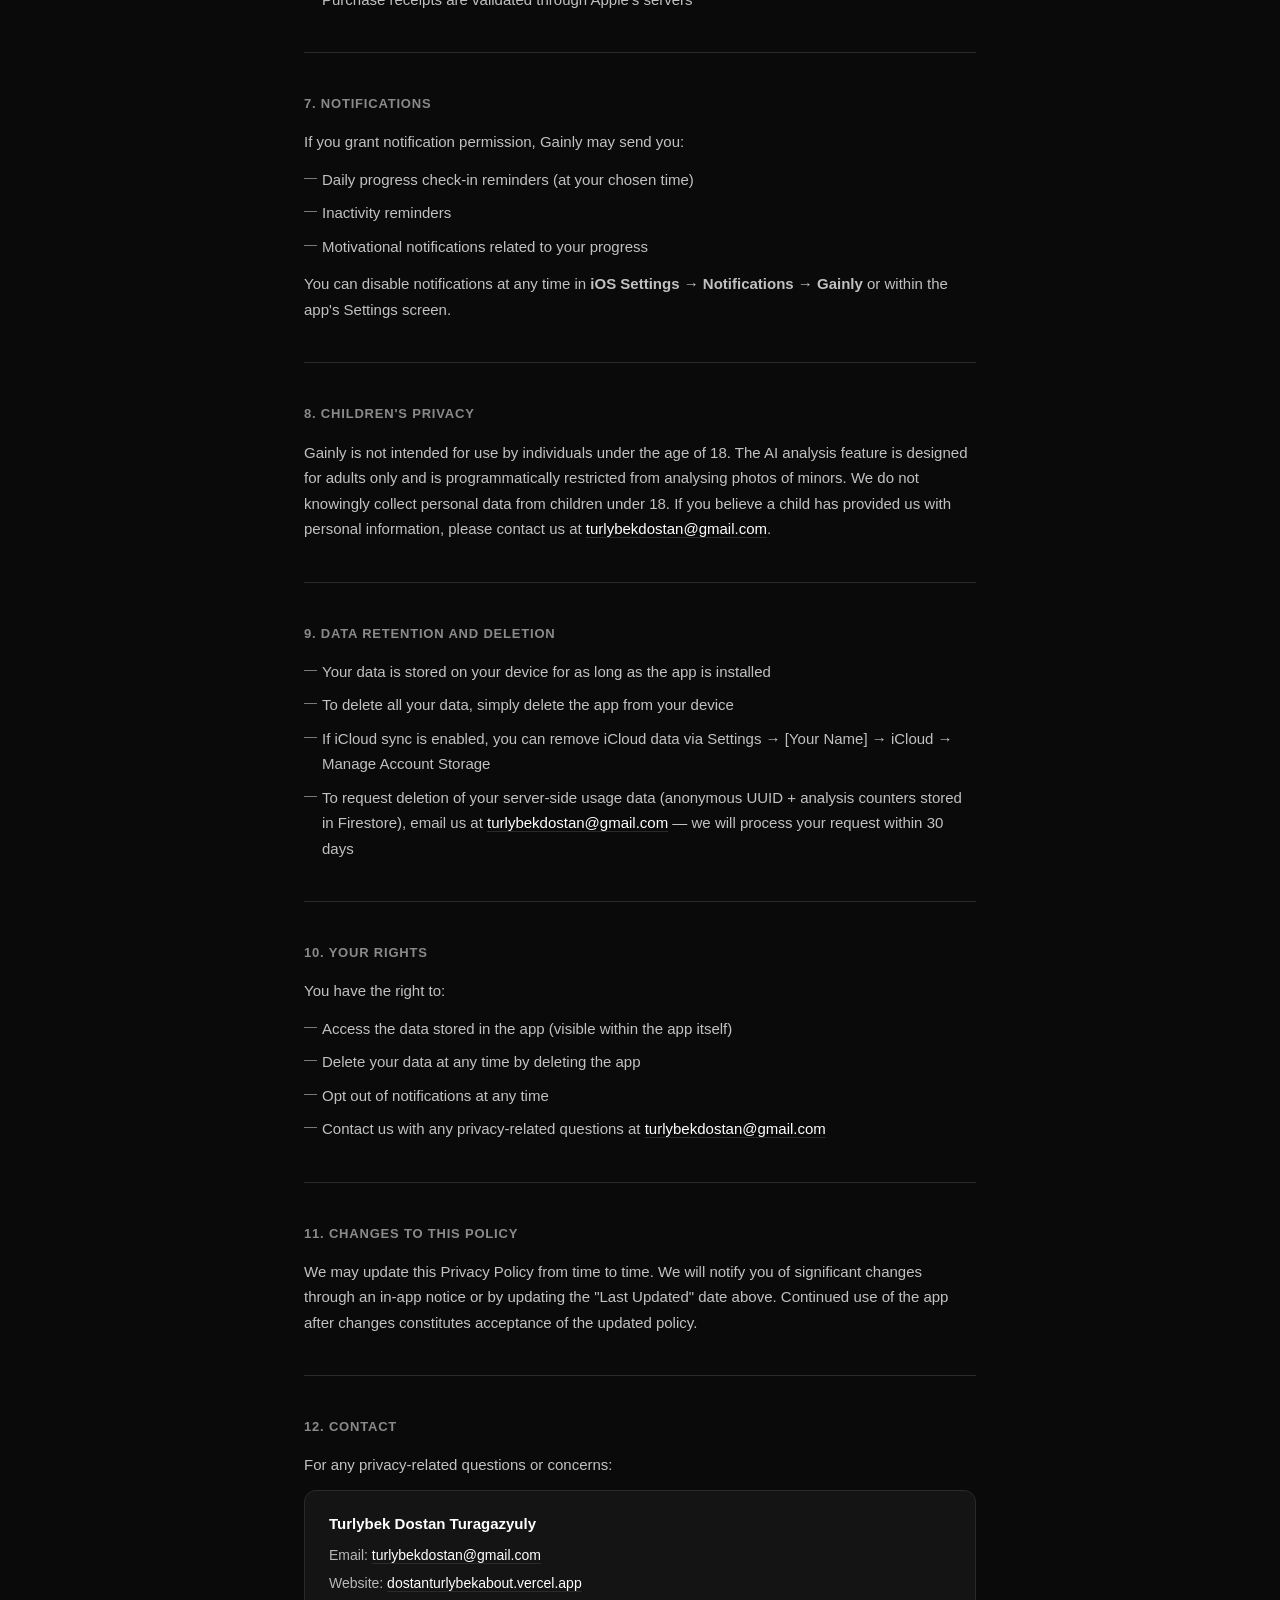
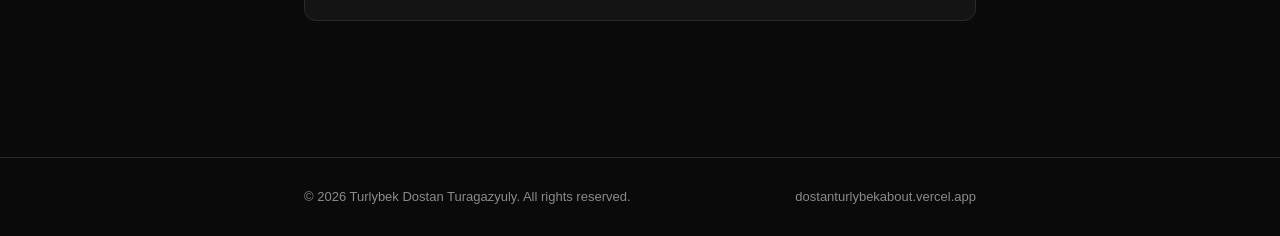
==== commit ab80c41c: "Update logo name from 'Gainly' to 'Gainly_'" ====
--- a/index.html
+++ b/index.html
@@ -315,7 +315,7 @@
 <header>
   <div class="header-inner">
     <a class="logo" href="#">
-      <span class="logo-name">Gainly</span>
+      <span class="logo-name">Gainly_</span>
     </a>
     <a class="header-link" href="https://dostanturlybekabout.vercel.app" target="_blank" rel="noopener">
       dostanturlybekabout.vercel.app ↗
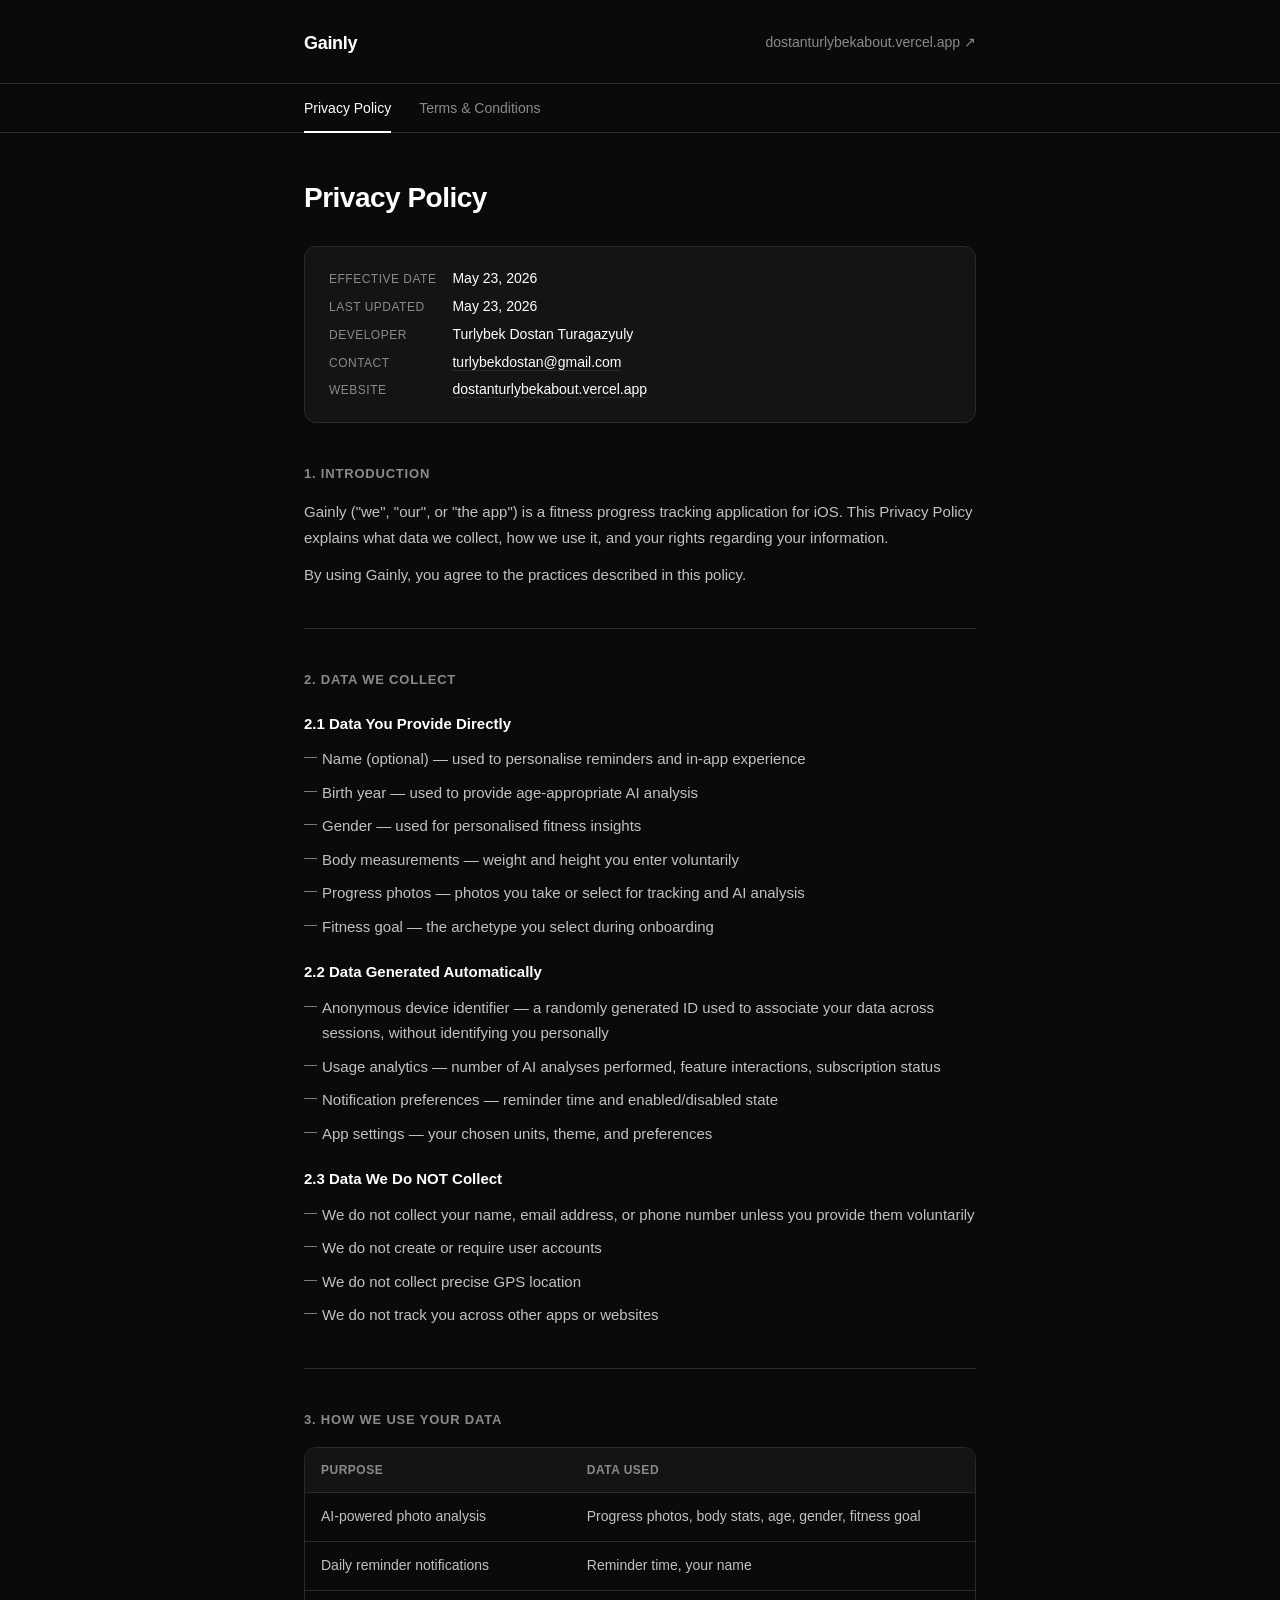
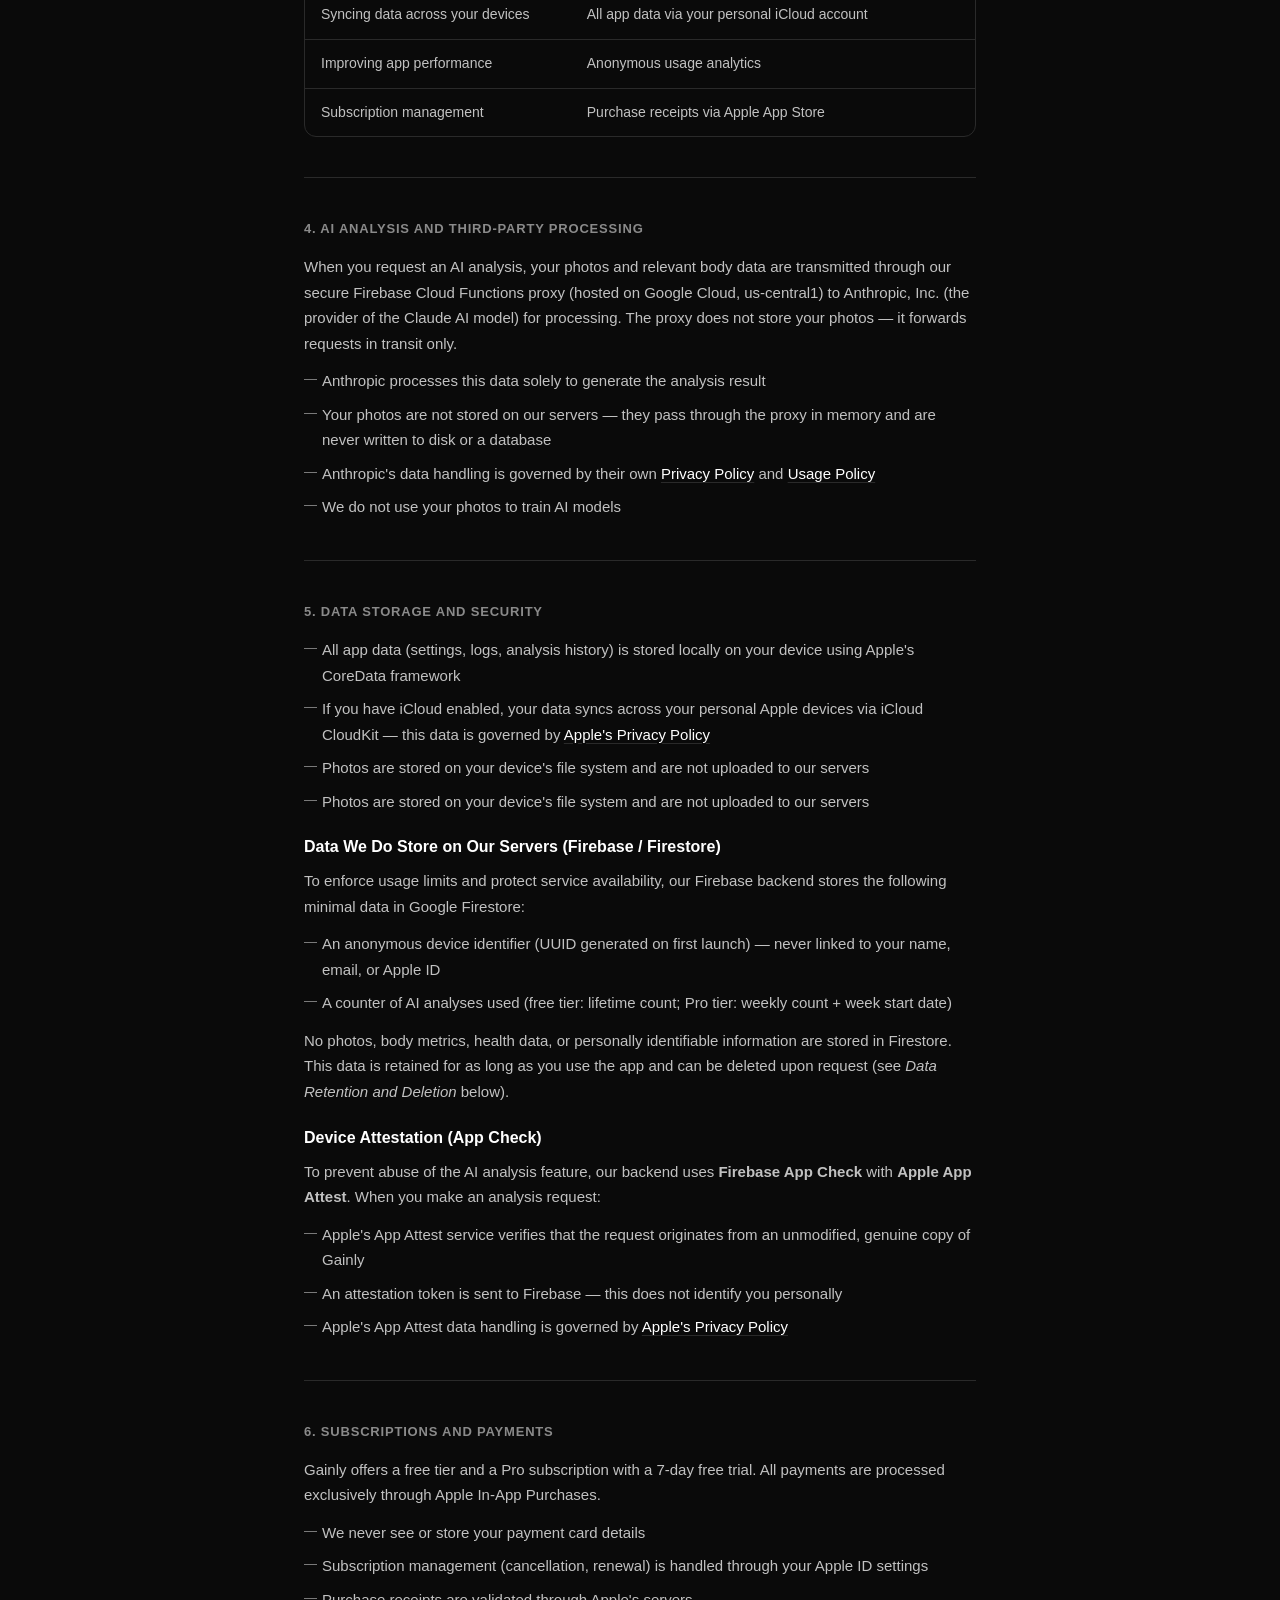
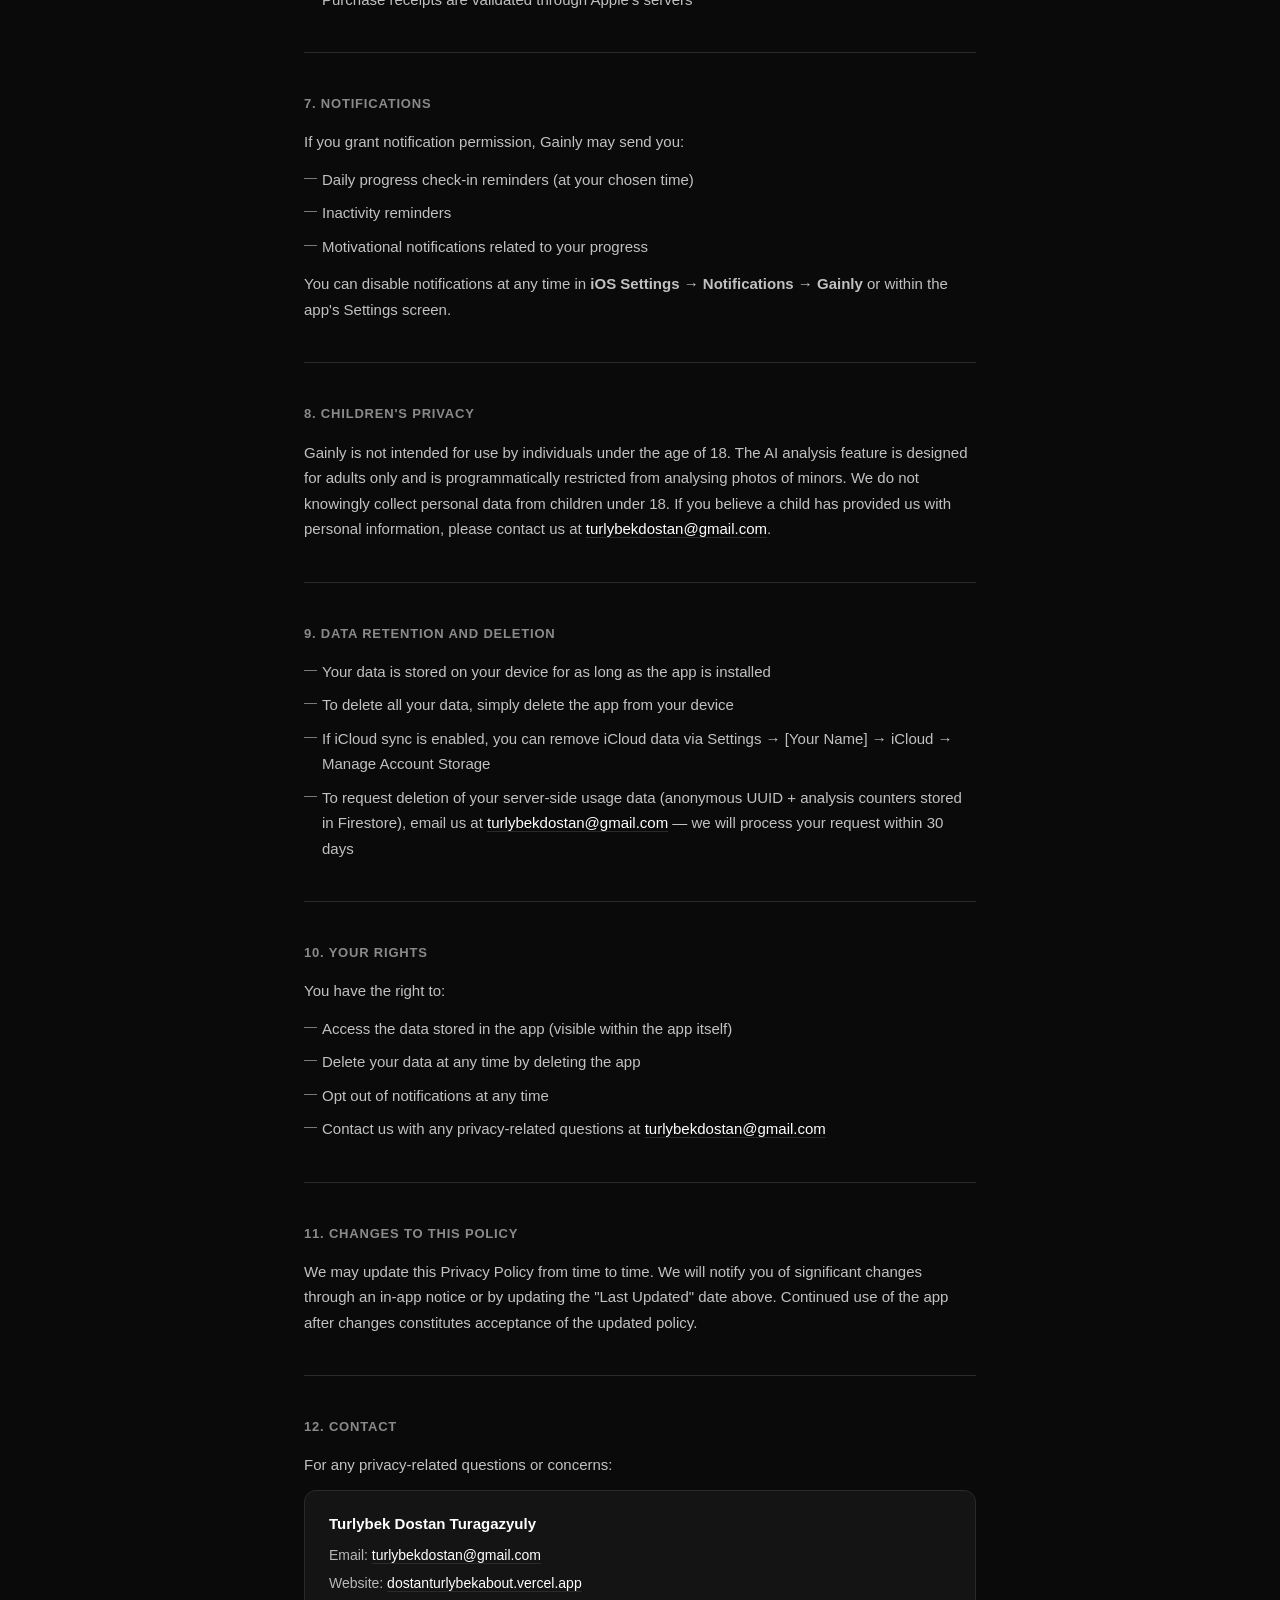
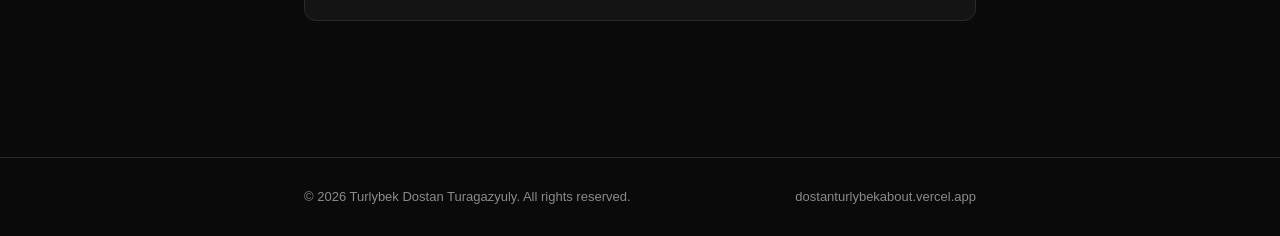
==== commit c8a59c26: "Update logo name from 'Gainly_' to 'Gainly'" ====
--- a/index.html
+++ b/index.html
@@ -315,7 +315,7 @@
 <header>
   <div class="header-inner">
     <a class="logo" href="#">
-      <span class="logo-name">Gainly_</span>
+      <span class="logo-name">Gainly</span>
     </a>
     <a class="header-link" href="https://dostanturlybekabout.vercel.app" target="_blank" rel="noopener">
       dostanturlybekabout.vercel.app ↗
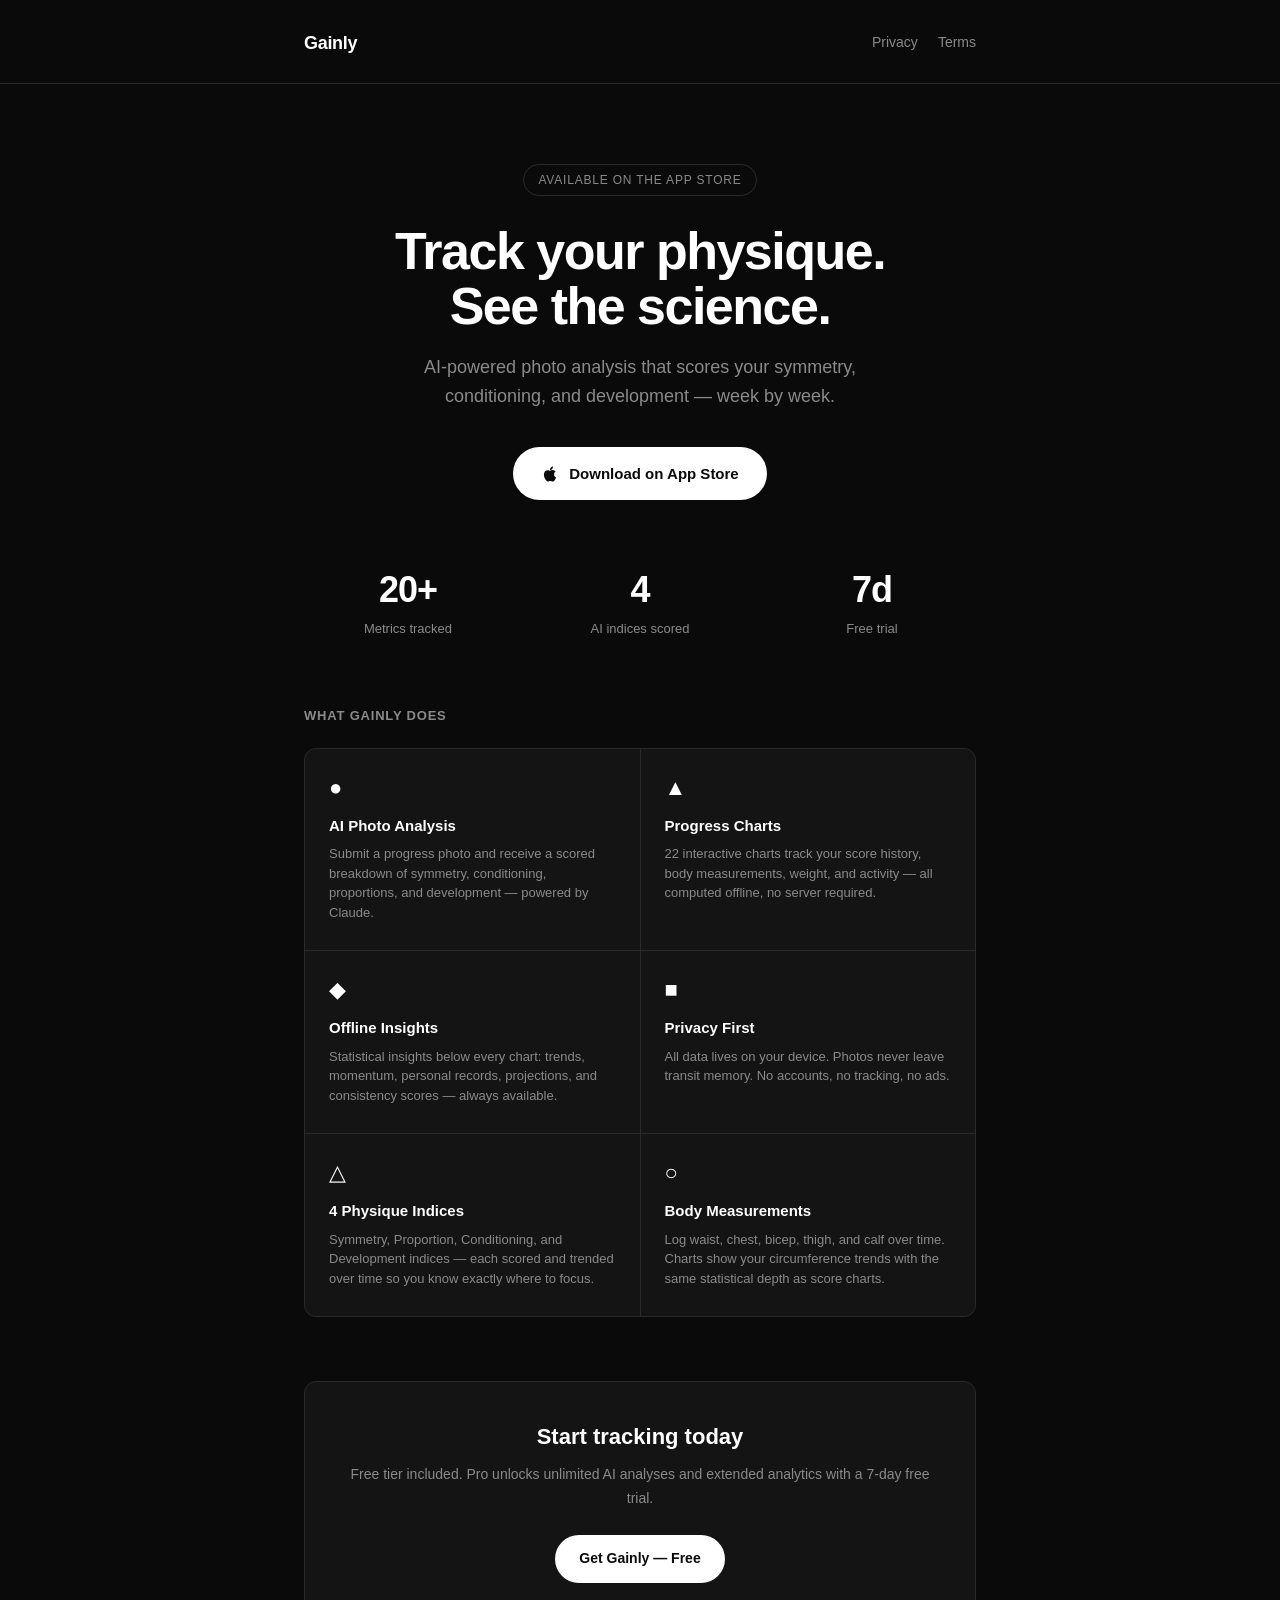
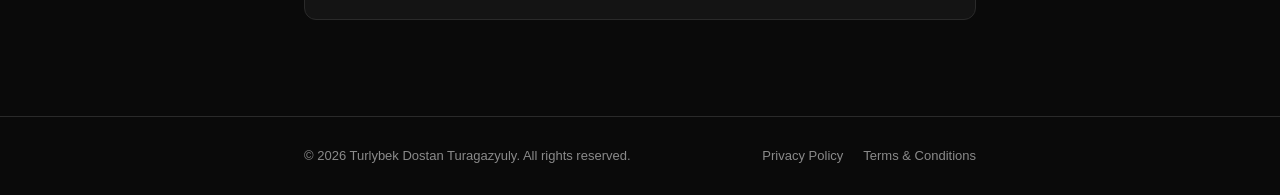
==== commit 90626d53: "Revamp index.html for Gainly AI Fitness Tracker Updated the title and added meta description for SEO" ====
--- a/index.html
+++ b/index.html
@@ -3,738 +3,110 @@
 <head>
   <meta charset="UTF-8" />
   <meta name="viewport" content="width=device-width, initial-scale=1.0" />
-  <title>Gainly — Legal</title>
-  <style>
-    *, *::before, *::after { box-sizing: border-box; margin: 0; padding: 0; }
-
-    :root {
-      --bg:       #0A0A0A;
-      --surface:  #141414;
-      --border:   #2A2A2A;
-      --text:     #FFFFFF;
-      --muted:    #8A8A8A;
-      --accent:   #FFFFFF;
-      --radius:   12px;
-      --font:     -apple-system, "SF Pro Text", "Helvetica Neue", Arial, sans-serif;
-    }
-
-    html { scroll-behavior: smooth; }
-
-    body {
-      background: var(--bg);
-      color: var(--text);
-      font-family: var(--font);
-      font-size: 16px;
-      line-height: 1.7;
-      min-height: 100vh;
-    }
-
-    /* ── HEADER ─────────────────────────────────── */
-    header {
-      border-bottom: 1px solid var(--border);
-      padding: 28px 0 24px;
-    }
-    .header-inner {
-      max-width: 720px;
-      margin: 0 auto;
-      padding: 0 24px;
-      display: flex;
-      align-items: center;
-      justify-content: space-between;
-      gap: 16px;
-    }
-    .logo {
-      display: flex;
-      align-items: center;
-      gap: 10px;
-      text-decoration: none;
-      color: var(--text);
-    }
-    .logo-mark {
-      width: 32px;
-      height: 32px;
-      background: var(--text);
-      border-radius: 8px;
-      display: flex;
-      align-items: center;
-      justify-content: center;
-    }
-    .logo-mark svg { display: block; }
-    .logo-name {
-      font-size: 18px;
-      font-weight: 700;
-      letter-spacing: -0.3px;
-    }
-    .header-link {
-      font-size: 14px;
-      color: var(--muted);
-      text-decoration: none;
-      transition: color 0.2s;
-    }
-    .header-link:hover { color: var(--text); }
-
-    /* ── NAV TABS ────────────────────────────────── */
-    .tabs-wrap {
-      border-bottom: 1px solid var(--border);
-    }
-    .tabs {
-      max-width: 720px;
-      margin: 0 auto;
-      padding: 0 24px;
-      display: flex;
-      gap: 0;
-    }
-    .tab {
-      position: relative;
-      padding: 16px 0;
-      margin-right: 28px;
-      background: none;
-      border: none;
-      color: var(--muted);
-      font-family: var(--font);
-      font-size: 14px;
-      font-weight: 500;
-      cursor: pointer;
-      transition: color 0.2s;
-      white-space: nowrap;
-    }
-    .tab::after {
-      content: '';
-      position: absolute;
-      bottom: -1px;
-      left: 0;
-      right: 0;
-      height: 2px;
-      background: var(--accent);
-      transform: scaleX(0);
-      transition: transform 0.2s;
-    }
-    .tab.active { color: var(--text); }
-    .tab.active::after { transform: scaleX(1); }
-    .tab:hover { color: var(--text); }
-
-    /* ── MAIN ────────────────────────────────────── */
-    main {
-      max-width: 720px;
-      margin: 0 auto;
-      padding: 48px 24px 96px;
-    }
-
-    /* ── DOCUMENT PANEL ──────────────────────────── */
-    .doc { display: none; }
-    .doc.active { display: block; }
-
-    /* ── META BLOCK ─────────────────────────────── */
-    .doc-meta {
-      background: var(--surface);
-      border: 1px solid var(--border);
-      border-radius: var(--radius);
-      padding: 20px 24px;
-      margin-bottom: 40px;
-      display: grid;
-      grid-template-columns: auto 1fr;
-      gap: 4px 16px;
-    }
-    .doc-meta dt {
-      font-size: 12px;
-      color: var(--muted);
-      font-weight: 500;
-      text-transform: uppercase;
-      letter-spacing: 0.5px;
-      padding-top: 2px;
-    }
-    .doc-meta dd {
-      font-size: 14px;
-      color: var(--text);
-    }
-    .doc-meta a { color: var(--text); text-underline-offset: 3px; }
-    .doc-meta a:hover { color: var(--muted); }
-
-    /* ── SECTION ─────────────────────────────────── */
-    .section { margin-bottom: 40px; }
-    .section-divider {
-      width: 100%;
-      height: 1px;
-      background: var(--border);
-      margin: 40px 0;
-    }
-
-    h1 {
-      font-size: 28px;
-      font-weight: 700;
-      letter-spacing: -0.5px;
-      margin-bottom: 32px;
-      line-height: 1.2;
-    }
-    h2 {
-      font-size: 13px;
-      font-weight: 600;
-      text-transform: uppercase;
-      letter-spacing: 0.8px;
-      color: var(--muted);
-      margin-bottom: 14px;
-    }
-    h3 {
-      font-size: 15px;
-      font-weight: 600;
-      color: var(--text);
-      margin: 20px 0 10px;
-    }
-
-    p {
-      font-size: 15px;
-      color: rgba(255,255,255,0.75);
-      margin-bottom: 12px;
-    }
-
-    ul {
-      list-style: none;
-      padding: 0;
-      margin: 0 0 12px;
-    }
-    ul li {
-      position: relative;
-      padding-left: 18px;
-      font-size: 15px;
-      color: rgba(255,255,255,0.75);
-      margin-bottom: 8px;
-    }
-    ul li::before {
-      content: '—';
-      position: absolute;
-      left: 0;
-      color: var(--muted);
-      font-size: 13px;
-    }
-
-    a {
-      color: var(--text);
-      text-decoration: underline;
-      text-underline-offset: 3px;
-      text-decoration-color: var(--border);
-      transition: text-decoration-color 0.2s;
-    }
-    a:hover { text-decoration-color: var(--text); }
-
-    /* ── TABLE ───────────────────────────────────── */
-    .table-wrap {
-      overflow-x: auto;
-      margin: 16px 0 24px;
-      border-radius: var(--radius);
-      border: 1px solid var(--border);
-    }
-    table {
-      width: 100%;
-      border-collapse: collapse;
-      font-size: 14px;
-    }
-    thead tr {
-      background: var(--surface);
-    }
-    th {
-      padding: 12px 16px;
-      text-align: left;
-      font-weight: 600;
-      font-size: 12px;
-      text-transform: uppercase;
-      letter-spacing: 0.5px;
-      color: var(--muted);
-      border-bottom: 1px solid var(--border);
-      white-space: nowrap;
-    }
-    td {
-      padding: 12px 16px;
-      color: rgba(255,255,255,0.75);
-      border-bottom: 1px solid var(--border);
-      vertical-align: top;
-    }
-    tr:last-child td { border-bottom: none; }
-    tbody tr:hover { background: rgba(255,255,255,0.02); }
-
-    /* ── CONTACT CARD ────────────────────────────── */
-    .contact-card {
-      background: var(--surface);
-      border: 1px solid var(--border);
-      border-radius: var(--radius);
-      padding: 20px 24px;
-      margin-top: 12px;
-    }
-    .contact-card p {
-      margin-bottom: 4px;
-      font-size: 14px;
-      color: rgba(255,255,255,0.7);
-    }
-    .contact-card strong {
-      display: block;
-      font-size: 15px;
-      font-weight: 600;
-      color: var(--text);
-      margin-bottom: 8px;
-    }
-
-    /* ── FOOTER ──────────────────────────────────── */
-    footer {
-      border-top: 1px solid var(--border);
-      padding: 28px 0;
-    }
-    .footer-inner {
-      max-width: 720px;
-      margin: 0 auto;
-      padding: 0 24px;
-      display: flex;
-      align-items: center;
-      justify-content: space-between;
-      gap: 16px;
-      flex-wrap: wrap;
-    }
-    .footer-inner p {
-      font-size: 13px;
-      color: var(--muted);
-      margin: 0;
-    }
-    .footer-inner a {
-      font-size: 13px;
-      color: var(--muted);
-      text-decoration: none;
-      text-underline-offset: 3px;
-    }
-    .footer-inner a:hover { color: var(--text); }
-
-    /* ── RESPONSIVE ──────────────────────────────── */
-    @media (max-width: 600px) {
-      h1 { font-size: 22px; }
-      .doc-meta { grid-template-columns: 1fr; gap: 6px; }
-      .doc-meta dt { margin-top: 6px; }
-      .footer-inner { flex-direction: column; align-items: flex-start; gap: 8px; }
-    }
-  </style>
+  <title>Gainly — AI Fitness Progress Tracker</title>
+  <meta name="description" content="Track your physique with AI-powered photo analysis. See exactly where you stand, what's improving, and where to focus next." />
+  <link rel="stylesheet" href="style.css" />
 </head>
 <body>
 
-<!-- HEADER -->
 <header>
   <div class="header-inner">
-    <a class="logo" href="#">
+    <a class="logo" href="index.html">
       <span class="logo-name">Gainly</span>
     </a>
-    <a class="header-link" href="https://dostanturlybekabout.vercel.app" target="_blank" rel="noopener">
-      dostanturlybekabout.vercel.app ↗
-    </a>
+    <nav class="header-nav">
+      <a class="header-link" href="privacy.html">Privacy</a>
+      <a class="header-link" href="terms.html">Terms</a>
+    </nav>
   </div>
 </header>
 
-<!-- TABS -->
-<div class="tabs-wrap">
-  <div class="tabs">
-    <button class="tab active" data-doc="privacy">Privacy Policy</button>
-    <button class="tab" data-doc="terms">Terms &amp; Conditions</button>
+<main style="max-width:720px;margin:0 auto;padding:0 24px 96px;">
+
+  <!-- HERO -->
+  <section class="hero">
+    <span class="hero-badge">Available on the App Store</span>
+    <h1>Track your physique.<br>See the science.</h1>
+    <p>AI-powered photo analysis that scores your symmetry, conditioning, and development — week by week.</p>
+    <a class="hero-cta" href="https://apps.apple.com/app/gainly" target="_blank" rel="noopener">
+      <svg width="18" height="18" viewBox="0 0 24 24" fill="currentColor" xmlns="http://www.w3.org/2000/svg">
+        <path d="M18.71 19.5c-.83 1.24-1.71 2.45-3.05 2.47-1.34.03-1.77-.79-3.29-.79-1.53 0-2 .77-3.27.82-1.31.05-2.3-1.32-3.14-2.53C4.25 17 2.94 12.45 4.7 9.39c.87-1.52 2.43-2.48 4.12-2.51 1.28-.02 2.5.87 3.29.87.78 0 2.26-1.07 3.8-.91.65.03 2.47.26 3.64 1.98-.09.06-2.17 1.28-2.15 3.81.03 3.02 2.65 4.03 2.68 4.04-.03.07-.42 1.44-1.38 2.83M13 3.5c.73-.83 1.94-1.46 2.94-1.5.13 1.17-.34 2.35-1.04 3.19-.69.85-1.83 1.51-2.95 1.42-.15-1.15.41-2.35 1.05-3.11z"/>
+      </svg>
+      Download on App Store
+    </a>
+  </section>
+
+  <!-- STATS -->
+  <div class="stats">
+    <div>
+      <span class="stat-value">20+</span>
+      <span class="stat-label">Metrics tracked</span>
+    </div>
+    <div>
+      <span class="stat-value">4</span>
+      <span class="stat-label">AI indices scored</span>
+    </div>
+    <div>
+      <span class="stat-value">7d</span>
+      <span class="stat-label">Free trial</span>
+    </div>
   </div>
-</div>
 
-<!-- MAIN -->
-<main>
+  <!-- FEATURES -->
+  <p class="section-heading">What Gainly does</p>
+  <div class="features">
+    <div class="feature">
+      <span class="feature-icon">&#9679;</span>
+      <h3>AI Photo Analysis</h3>
+      <p>Submit a progress photo and receive a scored breakdown of symmetry, conditioning, proportions, and development — powered by Claude.</p>
+    </div>
+    <div class="feature">
+      <span class="feature-icon">&#9650;</span>
+      <h3>Progress Charts</h3>
+      <p>22 interactive charts track your score history, body measurements, weight, and activity — all computed offline, no server required.</p>
+    </div>
+    <div class="feature">
+      <span class="feature-icon">&#9670;</span>
+      <h3>Offline Insights</h3>
+      <p>Statistical insights below every chart: trends, momentum, personal records, projections, and consistency scores — always available.</p>
+    </div>
+    <div class="feature">
+      <span class="feature-icon">&#9632;</span>
+      <h3>Privacy First</h3>
+      <p>All data lives on your device. Photos never leave transit memory. No accounts, no tracking, no ads.</p>
+    </div>
+    <div class="feature">
+      <span class="feature-icon">&#9651;</span>
+      <h3>4 Physique Indices</h3>
+      <p>Symmetry, Proportion, Conditioning, and Development indices — each scored and trended over time so you know exactly where to focus.</p>
+    </div>
+    <div class="feature">
+      <span class="feature-icon">&#9675;</span>
+      <h3>Body Measurements</h3>
+      <p>Log waist, chest, bicep, thigh, and calf over time. Charts show your circumference trends with the same statistical depth as score charts.</p>
+    </div>
+  </div>
 
-  <!-- ══ PRIVACY POLICY ══════════════════════════════════ -->
-  <div class="doc active" id="doc-privacy">
-
-    <h1>Privacy Policy</h1>
-
-    <dl class="doc-meta">
-      <dt>Effective Date</dt><dd>May 23, 2026</dd>
-      <dt>Last Updated</dt><dd>May 23, 2026</dd>
-      <dt>Developer</dt><dd>Turlybek Dostan Turagazyuly</dd>
-      <dt>Contact</dt><dd><a href="mailto:turlybekdostan@gmail.com">turlybekdostan@gmail.com</a></dd>
-      <dt>Website</dt><dd><a href="https://dostanturlybekabout.vercel.app" target="_blank" rel="noopener">dostanturlybekabout.vercel.app</a></dd>
-    </dl>
-
-    <div class="section">
-      <h2>1. Introduction</h2>
-      <p>Gainly ("we", "our", or "the app") is a fitness progress tracking application for iOS. This Privacy Policy explains what data we collect, how we use it, and your rights regarding your information.</p>
-      <p>By using Gainly, you agree to the practices described in this policy.</p>
-    </div>
-
-    <div class="section-divider"></div>
-
-    <div class="section">
-      <h2>2. Data We Collect</h2>
-
-      <h3>2.1 Data You Provide Directly</h3>
-      <ul>
-        <li>Name (optional) — used to personalise reminders and in-app experience</li>
-        <li>Birth year — used to provide age-appropriate AI analysis</li>
-        <li>Gender — used for personalised fitness insights</li>
-        <li>Body measurements — weight and height you enter voluntarily</li>
-        <li>Progress photos — photos you take or select for tracking and AI analysis</li>
-        <li>Fitness goal — the archetype you select during onboarding</li>
-      </ul>
-
-      <h3>2.2 Data Generated Automatically</h3>
-      <ul>
-        <li>Anonymous device identifier — a randomly generated ID used to associate your data across sessions, without identifying you personally</li>
-        <li>Usage analytics — number of AI analyses performed, feature interactions, subscription status</li>
-        <li>Notification preferences — reminder time and enabled/disabled state</li>
-        <li>App settings — your chosen units, theme, and preferences</li>
-      </ul>
-
-      <h3>2.3 Data We Do NOT Collect</h3>
-      <ul>
-        <li>We do not collect your name, email address, or phone number unless you provide them voluntarily</li>
-        <li>We do not create or require user accounts</li>
-        <li>We do not collect precise GPS location</li>
-        <li>We do not track you across other apps or websites</li>
-      </ul>
-    </div>
-
-    <div class="section-divider"></div>
-
-    <div class="section">
-      <h2>3. How We Use Your Data</h2>
-      <div class="table-wrap">
-        <table>
-          <thead>
-            <tr>
-              <th>Purpose</th>
-              <th>Data Used</th>
-            </tr>
-          </thead>
-          <tbody>
-            <tr>
-              <td>AI-powered photo analysis</td>
-              <td>Progress photos, body stats, age, gender, fitness goal</td>
-            </tr>
-            <tr>
-              <td>Daily reminder notifications</td>
-              <td>Reminder time, your name</td>
-            </tr>
-            <tr>
-              <td>Syncing data across your devices</td>
-              <td>All app data via your personal iCloud account</td>
-            </tr>
-            <tr>
-              <td>Improving app performance</td>
-              <td>Anonymous usage analytics</td>
-            </tr>
-            <tr>
-              <td>Subscription management</td>
-              <td>Purchase receipts via Apple App Store</td>
-            </tr>
-          </tbody>
-        </table>
-      </div>
-    </div>
-
-    <div class="section-divider"></div>
-
-    <div class="section">
-      <h2>4. AI Analysis and Third-Party Processing</h2>
-      <p>When you request an AI analysis, your photos and relevant body data are transmitted through our secure Firebase Cloud Functions proxy (hosted on Google Cloud, us-central1) to Anthropic, Inc. (the provider of the Claude AI model) for processing. The proxy does not store your photos — it forwards requests in transit only.</p>
-      <ul>
-        <li>Anthropic processes this data solely to generate the analysis result</li>
-        <li>Your photos are not stored on our servers — they pass through the proxy in memory and are never written to disk or a database</li>
-        <li>Anthropic's data handling is governed by their own <a href="https://www.anthropic.com/privacy" target="_blank" rel="noopener">Privacy Policy</a> and <a href="https://www.anthropic.com/legal/usage-policy" target="_blank" rel="noopener">Usage Policy</a></li>
-        <li>We do not use your photos to train AI models</li>
-      </ul>
-    </div>
-
-    <div class="section-divider"></div>
-
-    <div class="section">
-      <h2>5. Data Storage and Security</h2>
-      <ul>
-        <li>All app data (settings, logs, analysis history) is stored locally on your device using Apple's CoreData framework</li>
-        <li>If you have iCloud enabled, your data syncs across your personal Apple devices via iCloud CloudKit — this data is governed by <a href="https://www.apple.com/legal/privacy/" target="_blank" rel="noopener">Apple's Privacy Policy</a></li>
-        <li>Photos are stored on your device's file system and are not uploaded to our servers</li>
-        <li>Photos are stored on your device's file system and are not uploaded to our servers</li>
-      </ul>
-      <h3 style="margin-top:1.2rem;margin-bottom:0.5rem;font-size:1rem;color:var(--text);">Data We Do Store on Our Servers (Firebase / Firestore)</h3>
-      <p>To enforce usage limits and protect service availability, our Firebase backend stores the following minimal data in Google Firestore:</p>
-      <ul>
-        <li>An anonymous device identifier (UUID generated on first launch) — never linked to your name, email, or Apple ID</li>
-        <li>A counter of AI analyses used (free tier: lifetime count; Pro tier: weekly count + week start date)</li>
-      </ul>
-      <p>No photos, body metrics, health data, or personally identifiable information are stored in Firestore. This data is retained for as long as you use the app and can be deleted upon request (see <em>Data Retention and Deletion</em> below).</p>
-
-      <h3 style="margin-top:1.2rem;margin-bottom:0.5rem;font-size:1rem;color:var(--text);">Device Attestation (App Check)</h3>
-      <p>To prevent abuse of the AI analysis feature, our backend uses <strong>Firebase App Check</strong> with <strong>Apple App Attest</strong>. When you make an analysis request:</p>
-      <ul>
-        <li>Apple's App Attest service verifies that the request originates from an unmodified, genuine copy of Gainly</li>
-        <li>An attestation token is sent to Firebase — this does not identify you personally</li>
-        <li>Apple's App Attest data handling is governed by <a href="https://www.apple.com/legal/privacy/" target="_blank" rel="noopener">Apple's Privacy Policy</a></li>
-      </ul>
-    </div>
-
-    <div class="section-divider"></div>
-
-    <div class="section">
-      <h2>6. Subscriptions and Payments</h2>
-      <p>Gainly offers a free tier and a Pro subscription with a 7-day free trial. All payments are processed exclusively through Apple In-App Purchases.</p>
-      <ul>
-        <li>We never see or store your payment card details</li>
-        <li>Subscription management (cancellation, renewal) is handled through your Apple ID settings</li>
-        <li>Purchase receipts are validated through Apple's servers</li>
-      </ul>
-    </div>
-
-    <div class="section-divider"></div>
-
-    <div class="section">
-      <h2>7. Notifications</h2>
-      <p>If you grant notification permission, Gainly may send you:</p>
-      <ul>
-        <li>Daily progress check-in reminders (at your chosen time)</li>
-        <li>Inactivity reminders</li>
-        <li>Motivational notifications related to your progress</li>
-      </ul>
-      <p>You can disable notifications at any time in <strong>iOS Settings → Notifications → Gainly</strong> or within the app's Settings screen.</p>
-    </div>
-
-    <div class="section-divider"></div>
-
-    <div class="section">
-      <h2>8. Children's Privacy</h2>
-      <p>Gainly is not intended for use by individuals under the age of 18. The AI analysis feature is designed for adults only and is programmatically restricted from analysing photos of minors. We do not knowingly collect personal data from children under 18. If you believe a child has provided us with personal information, please contact us at <a href="mailto:turlybekdostan@gmail.com">turlybekdostan@gmail.com</a>.</p>
-    </div>
-
-    <div class="section-divider"></div>
-
-    <div class="section">
-      <h2>9. Data Retention and Deletion</h2>
-      <ul>
-        <li>Your data is stored on your device for as long as the app is installed</li>
-        <li>To delete all your data, simply delete the app from your device</li>
-        <li>If iCloud sync is enabled, you can remove iCloud data via Settings → [Your Name] → iCloud → Manage Account Storage</li>
-        <li>To request deletion of your server-side usage data (anonymous UUID + analysis counters stored in Firestore), email us at <a href="mailto:turlybekdostan@gmail.com">turlybekdostan@gmail.com</a> — we will process your request within 30 days</li>
-      </ul>
-    </div>
-
-    <div class="section-divider"></div>
-
-    <div class="section">
-      <h2>10. Your Rights</h2>
-      <p>You have the right to:</p>
-      <ul>
-        <li>Access the data stored in the app (visible within the app itself)</li>
-        <li>Delete your data at any time by deleting the app</li>
-        <li>Opt out of notifications at any time</li>
-        <li>Contact us with any privacy-related questions at <a href="mailto:turlybekdostan@gmail.com">turlybekdostan@gmail.com</a></li>
-      </ul>
-    </div>
-
-    <div class="section-divider"></div>
-
-    <div class="section">
-      <h2>11. Changes to This Policy</h2>
-      <p>We may update this Privacy Policy from time to time. We will notify you of significant changes through an in-app notice or by updating the "Last Updated" date above. Continued use of the app after changes constitutes acceptance of the updated policy.</p>
-    </div>
-
-    <div class="section-divider"></div>
-
-    <div class="section">
-      <h2>12. Contact</h2>
-      <p>For any privacy-related questions or concerns:</p>
-      <div class="contact-card">
-        <strong>Turlybek Dostan Turagazyuly</strong>
-        <p>Email: <a href="mailto:turlybekdostan@gmail.com">turlybekdostan@gmail.com</a></p>
-        <p>Website: <a href="https://dostanturlybekabout.vercel.app" target="_blank" rel="noopener">dostanturlybekabout.vercel.app</a></p>
-      </div>
-    </div>
-
-  </div><!-- /doc-privacy -->
-
-
-  <!-- ══ TERMS & CONDITIONS ═══════════════════════════════ -->
-  <div class="doc" id="doc-terms">
-
-    <h1>Terms &amp; Conditions</h1>
-
-    <dl class="doc-meta">
-      <dt>Effective Date</dt><dd>May 23, 2026</dd>
-      <dt>Last Updated</dt><dd>May 23, 2026</dd>
-      <dt>Developer</dt><dd>Turlybek Dostan Turagazyuly</dd>
-      <dt>Contact</dt><dd><a href="mailto:turlybekdostan@gmail.com">turlybekdostan@gmail.com</a></dd>
-      <dt>Website</dt><dd><a href="https://dostanturlybekabout.vercel.app" target="_blank" rel="noopener">dostanturlybekabout.vercel.app</a></dd>
-    </dl>
-
-    <div class="section">
-      <h2>1. Acceptance of Terms</h2>
-      <p>By downloading, installing, or using Gainly ("the app"), you agree to be bound by these Terms and Conditions. If you do not agree, do not use the app.</p>
-    </div>
-
-    <div class="section-divider"></div>
-
-    <div class="section">
-      <h2>2. Description of Service</h2>
-      <p>Gainly is a fitness progress tracking application that allows users to:</p>
-      <ul>
-        <li>Photograph and document their physical progress over time</li>
-        <li>Receive AI-powered analysis of their physique based on submitted photos</li>
-        <li>Track body measurements and fitness goals</li>
-        <li>Receive motivational reminders</li>
-      </ul>
-    </div>
-
-    <div class="section-divider"></div>
-
-    <div class="section">
-      <h2>3. Eligibility</h2>
-      <p>You must be 18 years of age or older to use Gainly. By using the app, you confirm that you meet this requirement. The app is designed for adult users engaged in personal fitness tracking.</p>
-    </div>
-
-    <div class="section-divider"></div>
-
-    <div class="section">
-      <h2>4. Subscription Terms</h2>
-
-      <h3>4.1 Free Tier</h3>
-      <p>The free tier includes a limited number of AI analyses as described within the app. Limits are subject to change with notice.</p>
-
-      <h3>4.2 Pro Subscription</h3>
-      <p>The Pro subscription provides expanded access to AI analyses and is available as a recurring subscription with a 7-day free trial.</p>
-      <ul>
-        <li>Trial period: 7 days free. If you do not cancel before the trial ends, your subscription will automatically renew at the applicable price.</li>
-        <li>Billing: Subscriptions are billed through your Apple ID on a recurring basis (weekly, monthly, or annually, depending on the plan selected).</li>
-        <li>Cancellation: You may cancel at any time through your Apple ID subscription settings. Cancellation takes effect at the end of the current billing period. No refunds are issued for unused portions of a subscription period.</li>
-        <li>Price changes: We reserve the right to change subscription prices. You will be notified in advance through the App Store.</li>
-      </ul>
-      <p>All billing is managed by Apple. We do not process payments directly.</p>
-
-      <h3>4.3 Refunds</h3>
-      <p>Refund requests must be submitted to Apple directly via <a href="https://reportaproblem.apple.com" target="_blank" rel="noopener">reportaproblem.apple.com</a>. We do not issue refunds outside of Apple's standard refund policy.</p>
-    </div>
-
-    <div class="section-divider"></div>
-
-    <div class="section">
-      <h2>5. Acceptable Use</h2>
-      <p>You agree to use Gainly only for its intended purpose of personal fitness tracking. You must not:</p>
-      <ul>
-        <li>Use the app for any unlawful purpose</li>
-        <li>Submit photos of minors for analysis</li>
-        <li>Attempt to reverse-engineer, decompile, or tamper with the app</li>
-        <li>Use the app in any way that could harm yourself or others</li>
-        <li>Circumvent usage limits, subscription gates, or other access controls</li>
-        <li>Submit photos that violate applicable laws or third-party rights</li>
-      </ul>
-    </div>
-
-    <div class="section-divider"></div>
-
-    <div class="section">
-      <h2>6. Health and Fitness Disclaimer</h2>
-      <p>Gainly is not a medical application. The AI analysis provided is for informational and motivational purposes only and does not constitute medical advice, diagnosis, or treatment.</p>
-      <ul>
-        <li>Do not rely on Gainly's analysis as a substitute for advice from a qualified healthcare or fitness professional</li>
-        <li>If you have any health conditions, consult a doctor before starting a new fitness program</li>
-        <li>AI analysis scores and assessments are algorithmic estimates and may not reflect your actual health status</li>
-        <li>We expressly disclaim any liability for health decisions made based on information provided by the app</li>
-      </ul>
-    </div>
-
-    <div class="section-divider"></div>
-
-    <div class="section">
-      <h2>7. Intellectual Property</h2>
-      <p>All content within Gainly — including but not limited to the app design, graphics, text, AI prompts, and software code — is owned by Turlybek Dostan Turagazyuly and protected by applicable intellectual property laws.</p>
-      <p>You retain all rights to the photos and personal data you enter into the app. By submitting photos for AI analysis, you grant us a limited, temporary licence to process that data solely for the purpose of generating your analysis result.</p>
-    </div>
-
-    <div class="section-divider"></div>
-
-    <div class="section">
-      <h2>8. Limitation of Liability</h2>
-      <p>To the maximum extent permitted by applicable law:</p>
-      <ul>
-        <li>Gainly is provided "as is" without warranties of any kind, express or implied</li>
-        <li>We do not guarantee that the app will be error-free, uninterrupted, or always available</li>
-        <li>We are not liable for any indirect, incidental, special, or consequential damages arising from your use of the app</li>
-        <li>Our total liability to you for any claim shall not exceed the amount you paid for the app in the 12 months preceding the claim</li>
-      </ul>
-    </div>
-
-    <div class="section-divider"></div>
-
-    <div class="section">
-      <h2>9. Service Availability</h2>
-      <p>We reserve the right to modify, suspend, or discontinue the app or any of its features at any time, with or without notice. We are not liable to you or any third party for any such modification, suspension, or discontinuation.</p>
-    </div>
-
-    <div class="section-divider"></div>
-
-    <div class="section">
-      <h2>10. Third-Party Services</h2>
-      <p>Gainly uses the following third-party services, each governed by their own terms:</p>
-      <ul>
-        <li>Apple App Store — for distribution and payment processing</li>
-        <li>Apple iCloud — for data synchronisation across devices</li>
-        <li>Apple App Attest — for device integrity verification (App Check)</li>
-        <li>Anthropic Claude API — for AI-powered photo analysis</li>
-        <li>Google Firebase (Cloud Functions, Firestore) — secure proxy and usage-limit enforcement</li>
-      </ul>
-      <p>We are not responsible for the practices of these third-party services.</p>
-    </div>
-
-    <div class="section-divider"></div>
-
-    <div class="section">
-      <h2>11. Changes to These Terms</h2>
-      <p>We reserve the right to update these Terms at any time. We will notify you of material changes through an in-app notice or by updating the "Last Updated" date. Continued use of the app after changes are posted constitutes your acceptance.</p>
-    </div>
-
-    <div class="section-divider"></div>
-
-    <div class="section">
-      <h2>12. Governing Law</h2>
-      <p>These Terms shall be governed by and construed in accordance with generally accepted principles of international commercial law. Any disputes shall be resolved through good-faith negotiation between the parties.</p>
-    </div>
-
-    <div class="section-divider"></div>
-
-    <div class="section">
-      <h2>13. Contact</h2>
-      <p>For any questions regarding these Terms:</p>
-      <div class="contact-card">
-        <strong>Turlybek Dostan Turagazyuly</strong>
-        <p>Email: <a href="mailto:turlybekdostan@gmail.com">turlybekdostan@gmail.com</a></p>
-        <p>Website: <a href="https://dostanturlybekabout.vercel.app" target="_blank" rel="noopener">dostanturlybekabout.vercel.app</a></p>
-      </div>
-    </div>
-
-  </div><!-- /doc-terms -->
+  <!-- CTA STRIP -->
+  <div class="cta-strip">
+    <h2>Start tracking today</h2>
+    <p>Free tier included. Pro unlocks unlimited AI analyses and extended analytics with a 7-day free trial.</p>
+    <a class="btn-primary" href="https://apps.apple.com/app/gainly" target="_blank" rel="noopener">
+      Get Gainly — Free
+    </a>
+  </div>
 
 </main>
 
-<!-- FOOTER -->
 <footer>
   <div class="footer-inner">
     <p>© 2026 Turlybek Dostan Turagazyuly. All rights reserved.</p>
-    <a href="https://dostanturlybekabout.vercel.app" target="_blank" rel="noopener">dostanturlybekabout.vercel.app</a>
+    <div class="footer-links">
+      <a href="privacy.html">Privacy Policy</a>
+      <a href="terms.html">Terms &amp; Conditions</a>
+    </div>
   </div>
 </footer>
 
-<script>
-  const tabs = document.querySelectorAll('.tab');
-  const docs = document.querySelectorAll('.doc');
-
-  tabs.forEach(tab => {
-    tab.addEventListener('click', () => {
-      const target = tab.dataset.doc;
-
-      tabs.forEach(t => t.classList.remove('active'));
-      docs.forEach(d => d.classList.remove('active'));
-
-      tab.classList.add('active');
-      document.getElementById('doc-' + target).classList.add('active');
-
-      window.scrollTo({ top: 0, behavior: 'smooth' });
-    });
-  });
-
-  // Activate tab from URL hash: #privacy or #terms
-  const hash = location.hash.replace('#', '');
-  if (hash === 'privacy' || hash === 'terms') {
-    document.querySelector(`[data-doc="${hash}"]`)?.click();
-  }
-</script>
-
 </body>
 </html>
--- a/style.css
+++ b/style.css
@@ -0,0 +1,414 @@
+*, *::before, *::after { box-sizing: border-box; margin: 0; padding: 0; }
+
+:root {
+  --bg:      #0A0A0A;
+  --surface: #141414;
+  --border:  #2A2A2A;
+  --text:    #FFFFFF;
+  --muted:   #8A8A8A;
+  --accent:  #FFFFFF;
+  --radius:  12px;
+  --font:    -apple-system, "SF Pro Text", "Helvetica Neue", Arial, sans-serif;
+}
+
+html { scroll-behavior: smooth; }
+
+body {
+  background: var(--bg);
+  color: var(--text);
+  font-family: var(--font);
+  font-size: 16px;
+  line-height: 1.7;
+  min-height: 100vh;
+}
+
+/* ── HEADER ──────────────────────────────── */
+header {
+  border-bottom: 1px solid var(--border);
+  padding: 28px 0 24px;
+}
+.header-inner {
+  max-width: 720px;
+  margin: 0 auto;
+  padding: 0 24px;
+  display: flex;
+  align-items: center;
+  justify-content: space-between;
+  gap: 16px;
+}
+.logo {
+  display: flex;
+  align-items: center;
+  gap: 10px;
+  text-decoration: none;
+  color: var(--text);
+}
+.logo-name {
+  font-size: 18px;
+  font-weight: 700;
+  letter-spacing: -0.3px;
+}
+.header-nav {
+  display: flex;
+  align-items: center;
+  gap: 20px;
+}
+.header-link {
+  font-size: 14px;
+  color: var(--muted);
+  text-decoration: none;
+  transition: color 0.2s;
+}
+.header-link:hover { color: var(--text); }
+
+/* ── MAIN ────────────────────────────────── */
+main {
+  max-width: 720px;
+  margin: 0 auto;
+  padding: 48px 24px 96px;
+}
+
+/* ── SECTION ─────────────────────────────── */
+.section { margin-bottom: 40px; }
+.section-divider {
+  width: 100%;
+  height: 1px;
+  background: var(--border);
+  margin: 40px 0;
+}
+
+/* ── TYPOGRAPHY ──────────────────────────── */
+h1 {
+  font-size: 28px;
+  font-weight: 700;
+  letter-spacing: -0.5px;
+  margin-bottom: 32px;
+  line-height: 1.2;
+}
+h2 {
+  font-size: 13px;
+  font-weight: 600;
+  text-transform: uppercase;
+  letter-spacing: 0.8px;
+  color: var(--muted);
+  margin-bottom: 14px;
+}
+h3 {
+  font-size: 15px;
+  font-weight: 600;
+  color: var(--text);
+  margin: 20px 0 10px;
+}
+p {
+  font-size: 15px;
+  color: rgba(255,255,255,0.75);
+  margin-bottom: 12px;
+}
+
+/* ── LISTS ───────────────────────────────── */
+ul {
+  list-style: none;
+  padding: 0;
+  margin: 0 0 12px;
+}
+ul li {
+  position: relative;
+  padding-left: 18px;
+  font-size: 15px;
+  color: rgba(255,255,255,0.75);
+  margin-bottom: 8px;
+}
+ul li::before {
+  content: '—';
+  position: absolute;
+  left: 0;
+  color: var(--muted);
+  font-size: 13px;
+}
+
+/* ── LINKS ───────────────────────────────── */
+a {
+  color: var(--text);
+  text-decoration: underline;
+  text-underline-offset: 3px;
+  text-decoration-color: var(--border);
+  transition: text-decoration-color 0.2s;
+}
+a:hover { text-decoration-color: var(--text); }
+
+/* ── META BLOCK ─────────────────────────── */
+.doc-meta {
+  background: var(--surface);
+  border: 1px solid var(--border);
+  border-radius: var(--radius);
+  padding: 20px 24px;
+  margin-bottom: 40px;
+  display: grid;
+  grid-template-columns: auto 1fr;
+  gap: 4px 16px;
+}
+.doc-meta dt {
+  font-size: 12px;
+  color: var(--muted);
+  font-weight: 500;
+  text-transform: uppercase;
+  letter-spacing: 0.5px;
+  padding-top: 2px;
+}
+.doc-meta dd {
+  font-size: 14px;
+  color: var(--text);
+}
+.doc-meta a { color: var(--text); text-underline-offset: 3px; }
+.doc-meta a:hover { color: var(--muted); }
+
+/* ── TABLE ───────────────────────────────── */
+.table-wrap {
+  overflow-x: auto;
+  margin: 16px 0 24px;
+  border-radius: var(--radius);
+  border: 1px solid var(--border);
+}
+table {
+  width: 100%;
+  border-collapse: collapse;
+  font-size: 14px;
+}
+thead tr { background: var(--surface); }
+th {
+  padding: 12px 16px;
+  text-align: left;
+  font-weight: 600;
+  font-size: 12px;
+  text-transform: uppercase;
+  letter-spacing: 0.5px;
+  color: var(--muted);
+  border-bottom: 1px solid var(--border);
+  white-space: nowrap;
+}
+td {
+  padding: 12px 16px;
+  color: rgba(255,255,255,0.75);
+  border-bottom: 1px solid var(--border);
+  vertical-align: top;
+}
+tr:last-child td { border-bottom: none; }
+tbody tr:hover { background: rgba(255,255,255,0.02); }
+
+/* ── CONTACT CARD ────────────────────────── */
+.contact-card {
+  background: var(--surface);
+  border: 1px solid var(--border);
+  border-radius: var(--radius);
+  padding: 20px 24px;
+  margin-top: 12px;
+}
+.contact-card p {
+  margin-bottom: 4px;
+  font-size: 14px;
+  color: rgba(255,255,255,0.7);
+}
+.contact-card strong {
+  display: block;
+  font-size: 15px;
+  font-weight: 600;
+  color: var(--text);
+  margin-bottom: 8px;
+}
+
+/* ── FOOTER ──────────────────────────────── */
+footer {
+  border-top: 1px solid var(--border);
+  padding: 28px 0;
+}
+.footer-inner {
+  max-width: 720px;
+  margin: 0 auto;
+  padding: 0 24px;
+  display: flex;
+  align-items: center;
+  justify-content: space-between;
+  gap: 16px;
+  flex-wrap: wrap;
+}
+.footer-links {
+  display: flex;
+  gap: 20px;
+  align-items: center;
+}
+.footer-inner p {
+  font-size: 13px;
+  color: var(--muted);
+  margin: 0;
+}
+.footer-inner a {
+  font-size: 13px;
+  color: var(--muted);
+  text-decoration: none;
+  text-underline-offset: 3px;
+}
+.footer-inner a:hover { color: var(--text); }
+
+/* ── LANDING: HERO ───────────────────────── */
+.hero {
+  padding: 80px 0 72px;
+  text-align: center;
+}
+.hero-badge {
+  display: inline-block;
+  font-size: 12px;
+  font-weight: 500;
+  color: var(--muted);
+  letter-spacing: 0.8px;
+  text-transform: uppercase;
+  border: 1px solid var(--border);
+  border-radius: 100px;
+  padding: 5px 14px;
+  margin-bottom: 28px;
+}
+.hero h1 {
+  font-size: 52px;
+  font-weight: 800;
+  letter-spacing: -1.5px;
+  line-height: 1.05;
+  margin-bottom: 20px;
+  color: var(--text);
+}
+.hero p {
+  font-size: 18px;
+  color: var(--muted);
+  max-width: 460px;
+  margin: 0 auto 36px;
+  line-height: 1.6;
+}
+.hero-cta {
+  display: inline-flex;
+  align-items: center;
+  gap: 10px;
+  background: var(--text);
+  color: var(--bg);
+  text-decoration: none;
+  font-size: 15px;
+  font-weight: 600;
+  padding: 14px 28px;
+  border-radius: 100px;
+  transition: opacity 0.2s;
+}
+.hero-cta:hover { opacity: 0.88; text-decoration-color: transparent; color: var(--bg); }
+
+/* ── LANDING: FEATURES ───────────────────── */
+.features {
+  display: grid;
+  grid-template-columns: repeat(2, 1fr);
+  gap: 1px;
+  background: var(--border);
+  border: 1px solid var(--border);
+  border-radius: var(--radius);
+  overflow: hidden;
+  margin-bottom: 64px;
+}
+.feature {
+  background: var(--surface);
+  padding: 28px 24px;
+}
+.feature-icon {
+  font-size: 22px;
+  margin-bottom: 14px;
+  line-height: 1;
+  display: block;
+}
+.feature h3 {
+  font-size: 15px;
+  font-weight: 600;
+  color: var(--text);
+  margin: 0 0 6px;
+}
+.feature p {
+  font-size: 13px;
+  color: var(--muted);
+  margin: 0;
+  line-height: 1.5;
+}
+
+/* ── LANDING: STATS ──────────────────────── */
+.stats {
+  display: grid;
+  grid-template-columns: repeat(3, 1fr);
+  gap: 24px;
+  margin-bottom: 64px;
+  text-align: center;
+}
+.stat-value {
+  font-size: 36px;
+  font-weight: 800;
+  letter-spacing: -1px;
+  color: var(--text);
+  display: block;
+  line-height: 1;
+  margin-bottom: 6px;
+}
+.stat-label {
+  font-size: 13px;
+  color: var(--muted);
+}
+
+/* ── LANDING: SECTION TITLE ──────────────── */
+.section-heading {
+  font-size: 13px;
+  font-weight: 600;
+  text-transform: uppercase;
+  letter-spacing: 0.8px;
+  color: var(--muted);
+  margin-bottom: 20px;
+}
+
+/* ── LANDING: CTA STRIP ──────────────────── */
+.cta-strip {
+  background: var(--surface);
+  border: 1px solid var(--border);
+  border-radius: var(--radius);
+  padding: 36px 32px;
+  text-align: center;
+  margin-bottom: 0;
+}
+.cta-strip h2 {
+  font-size: 22px;
+  font-weight: 700;
+  letter-spacing: -0.4px;
+  color: var(--text);
+  text-transform: none;
+  letter-spacing: normal;
+  margin-bottom: 8px;
+}
+.cta-strip p {
+  font-size: 14px;
+  color: var(--muted);
+  margin-bottom: 24px;
+}
+.btn-primary {
+  display: inline-flex;
+  align-items: center;
+  gap: 8px;
+  background: var(--text);
+  color: var(--bg);
+  text-decoration: none;
+  font-size: 14px;
+  font-weight: 600;
+  padding: 12px 24px;
+  border-radius: 100px;
+  transition: opacity 0.2s;
+}
+.btn-primary:hover { opacity: 0.88; text-decoration-color: transparent; color: var(--bg); }
+
+/* ── RESPONSIVE ──────────────────────────── */
+@media (max-width: 600px) {
+  h1 { font-size: 22px; }
+  .hero h1 { font-size: 36px; }
+  .hero p { font-size: 16px; }
+  .features { grid-template-columns: 1fr; }
+  .stats { grid-template-columns: repeat(2, 1fr); }
+  .doc-meta { grid-template-columns: 1fr; gap: 6px; }
+  .doc-meta dt { margin-top: 6px; }
+  .footer-inner { flex-direction: column; align-items: flex-start; gap: 8px; }
+  .cta-strip { padding: 28px 20px; }
+}
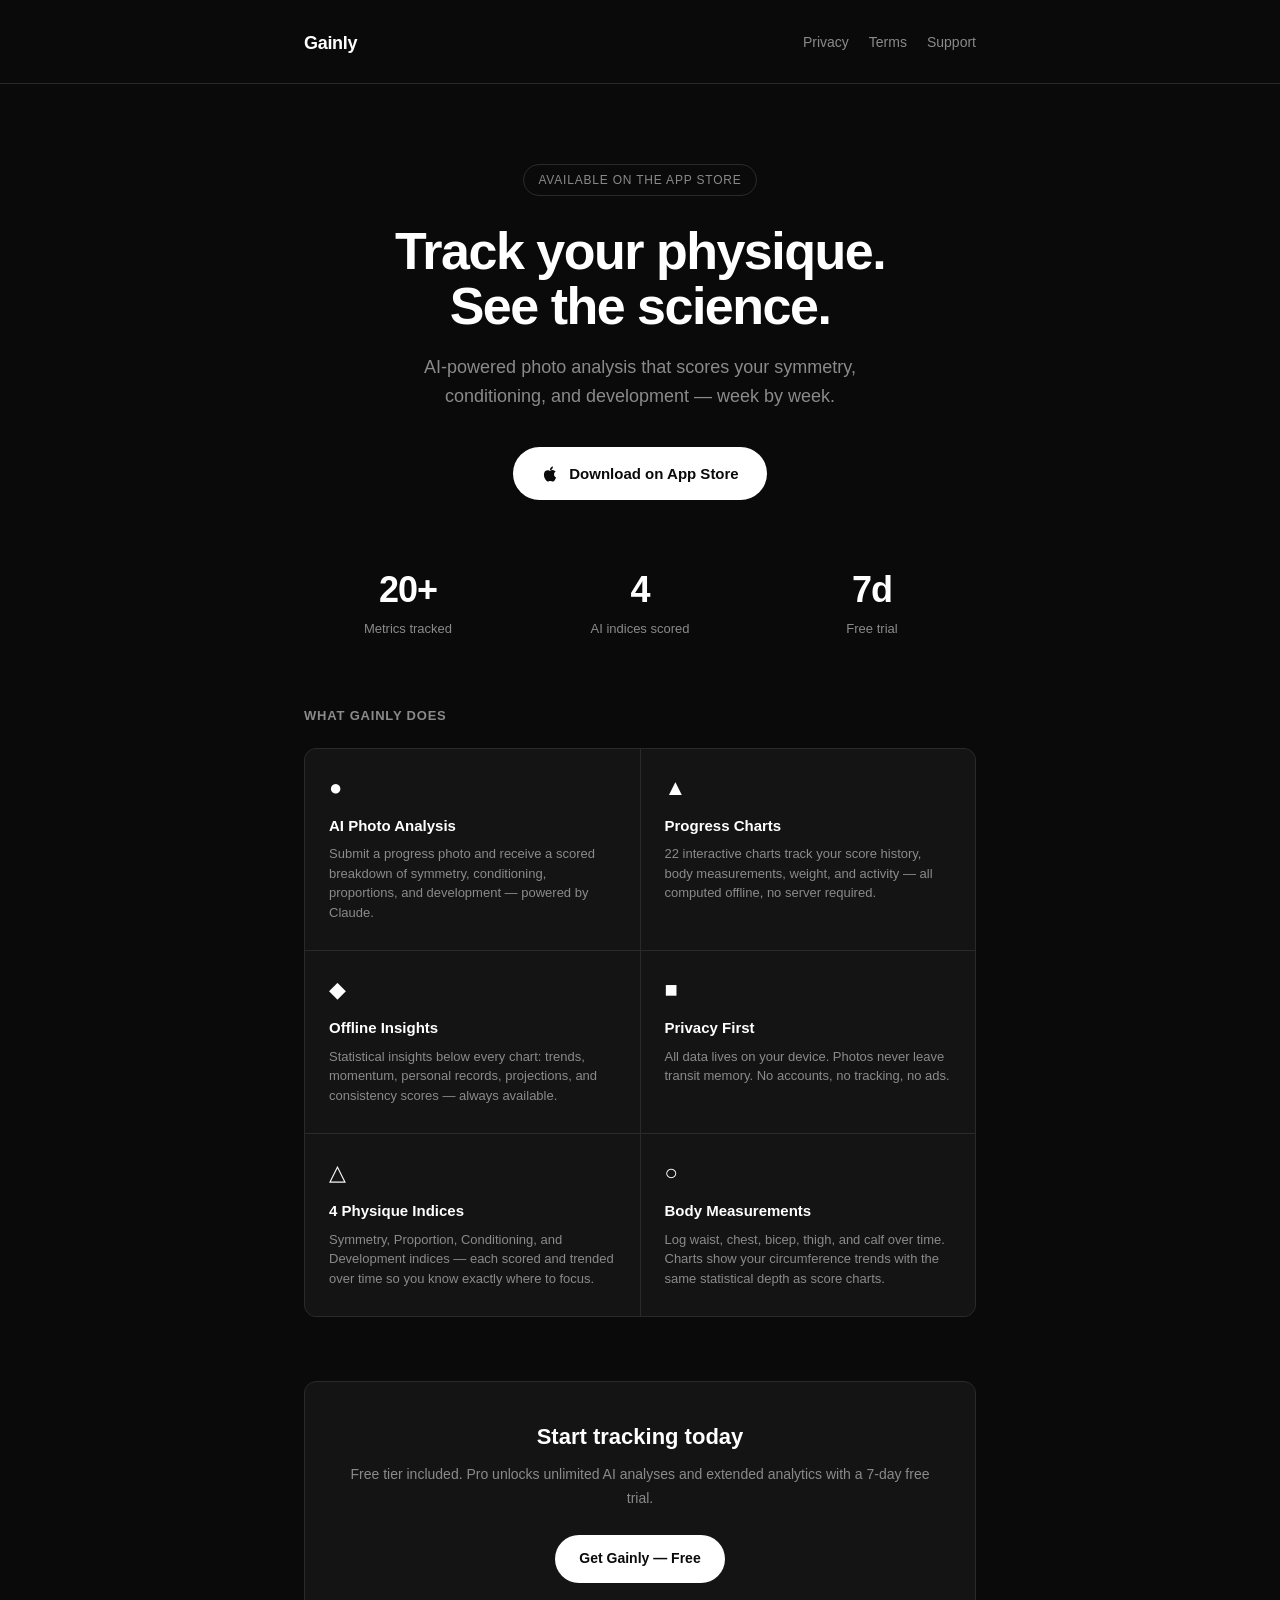
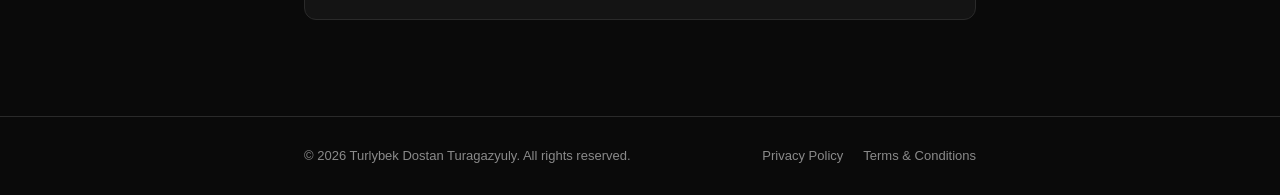
==== commit d6b51568: "Add Support link to header navigation" ====
--- a/index.html
+++ b/index.html
@@ -17,6 +17,7 @@
     <nav class="header-nav">
       <a class="header-link" href="privacy.html">Privacy</a>
       <a class="header-link" href="terms.html">Terms</a>
+      <a class="header-link" href="support.html">Support</a>
     </nav>
   </div>
 </header>
